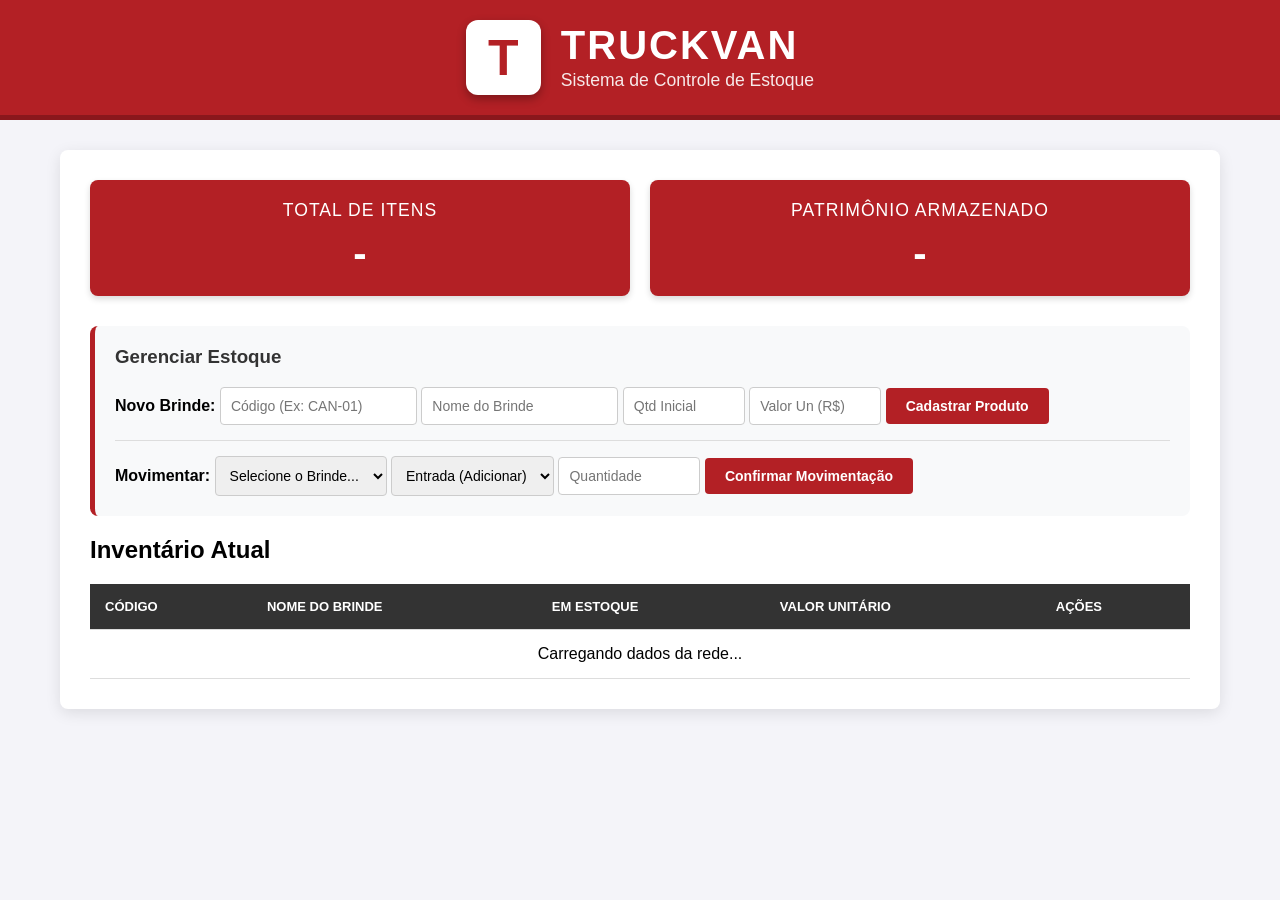
==== src/main/resources/static/index.html @ 130283bc "Rollback: Removendo segurança temporariamente" ====
<!DOCTYPE html>
<html lang="pt-BR">
<head>
    <meta charset="UTF-8">
    <meta name="viewport" content="width=device-width, initial-scale=1.0">
    <title>Truckvan - Controle de Estoque</title>

    <!-- Ícone que aparece na aba do navegador (Favicon) -->
    <link rel="icon" href="data:image/svg+xml,<svg xmlns='http://www.w3.org/2000/svg' viewBox='0 0 100 100'><rect width='100' height='100' rx='20' fill='%23b32025'/><text x='50' y='75' font-size='75' font-family='Arial' font-weight='bold' fill='white' text-anchor='middle'>T</text></svg>">

    <style>
        /* --- IDENTIDADE VISUAL TRUCKVAN --- */
        :root {
            --vermelho-truckvan: #b32025;
            --vermelho-escuro: #8a171c;
            --cinza-fundo: #f4f4f9;
        }

        body { font-family: 'Segoe UI', Tahoma, Geneva, Verdana, sans-serif; background-color: var(--cinza-fundo); margin: 0; }

        /* Cabeçalho Atualizado com a Logo T */
        .header {
            background-color: var(--vermelho-truckvan);
            color: white;
            padding: 20px;
            border-bottom: 5px solid var(--vermelho-escuro);
            display: flex;
            align-items: center;
            justify-content: center;
            gap: 20px;
        }
        .logo-t {
            background-color: white;
            color: var(--vermelho-truckvan);
            font-size: 50px;
            font-weight: 900;
            width: 75px;
            height: 75px;
            display: flex;
            align-items: center;
            justify-content: center;
            border-radius: 12px;
            box-shadow: 0 4px 10px rgba(0,0,0,0.3);
            font-family: 'Arial Black', sans-serif;
        }
        .header-text { text-align: left; }
        .header h1 { margin: 0; font-size: 2.5em; letter-spacing: 2px; font-weight: 900; line-height: 1; }
        .header p { margin: 5px 0 0 0; font-size: 1.1em; opacity: 0.9; }

        .container { max-width: 1100px; margin: 30px auto; background: white; padding: 30px; border-radius: 8px; box-shadow: 0 4px 15px rgba(0,0,0,0.1); }

        /* Cards Financeiros */
        .dashboard { display: flex; gap: 20px; margin-bottom: 30px; }
        .card { background: var(--vermelho-truckvan); color: white; padding: 20px; border-radius: 8px; flex: 1; text-align: center; box-shadow: 0 3px 6px rgba(0,0,0,0.15); }
        .card h3 { margin: 0; font-size: 1.1em; font-weight: normal; text-transform: uppercase; letter-spacing: 1px; }
        .card p { margin: 10px 0 0; font-size: 2.5em; font-weight: bold; }

        /* Painel de Ações */
        .painel-acoes { background: #f8f9fa; padding: 20px; border-radius: 8px; margin-bottom: 20px; border-left: 5px solid var(--vermelho-truckvan); }
        .painel-acoes h3 { margin-top: 0; color: #333; }
        .form-group { display: inline-block; margin-right: 15px; margin-bottom: 10px; }
        input, select { padding: 10px; border: 1px solid #ccc; border-radius: 4px; font-size: 14px; }
        button { background-color: var(--vermelho-truckvan); color: white; border: none; padding: 10px 20px; font-size: 14px; font-weight: bold; border-radius: 4px; cursor: pointer; transition: 0.3s; }
        button:hover { background-color: var(--vermelho-escuro); }
        .btn-remover { background-color: #dc3545; padding: 6px 12px; font-size: 12px; margin-left: 10px; }
        .btn-remover:hover { background-color: #a71d2a; }

        /* Tabela */
        table { width: 100%; border-collapse: collapse; margin-top: 10px; }
        th, td { padding: 15px; border-bottom: 1px solid #ddd; text-align: left; }
        th { background-color: #333; color: white; font-weight: 600; text-transform: uppercase; font-size: 13px; }
        tr:nth-child(even) { background-color: #f9f9f9; }
        tr:hover { background-color: #f1f1f1; }
        .estoque-baixo { color: #dc3545; font-weight: bold; }
    </style>
</head>
<body>

<div class="header">
    <div class="logo-t">T</div>
    <div class="header-text">
        <h1>TRUCKVAN</h1>
        <p>Sistema de Controle de Estoque</p>
    </div>
</div>

<div class="container">
    <!-- RELATÓRIO FINANCEIRO -->
    <div class="dashboard">
        <div class="card">
            <h3>Total de Itens</h3>
            <p id="total-brindes">-</p>
        </div>
        <div class="card">
            <h3>Patrimônio Armazenado</h3>
            <p id="valor-total">-</p>
        </div>
    </div>

    <!-- CADASTROS E MOVIMENTAÇÕES -->
    <div class="painel-acoes">
        <h3>Gerenciar Estoque</h3>

        <!-- Form Novo Item -->
        <div style="margin-bottom: 15px; padding-bottom: 15px; border-bottom: 1px solid #ddd;">
            <strong>Novo Brinde:</strong>
            <input type="text" id="novo-codigo" placeholder="Código (Ex: CAN-01)">
            <input type="text" id="novo-nome" placeholder="Nome do Brinde">
            <input type="number" id="novo-qtd" placeholder="Qtd Inicial" style="width: 100px;">
            <input type="number" id="novo-valor" placeholder="Valor Un (R$)" style="width: 110px;" step="0.01">
            <button onclick="cadastrarItem()">Cadastrar Produto</button>
        </div>

        <!-- Form Movimentação -->
        <div>
            <strong>Movimentar:</strong>
            <select id="mov-id-item">
                <option value="">Selecione o Brinde...</option>
            </select>
            <select id="mov-tipo">
                <option value="ENTRADA">Entrada (Adicionar)</option>
                <option value="SAIDA">Saída (Retirar)</option>
            </select>
            <input type="number" id="mov-qtd" placeholder="Quantidade" style="width: 120px;">
            <button onclick="registrarMovimentacao()">Confirmar Movimentação</button>
        </div>
    </div>

    <!-- TABELA DE ITENS -->
    <h2>Inventário Atual</h2>
    <table>
        <thead>
        <tr>
            <th>Código</th>
            <th>Nome do Brinde</th>
            <th>Em Estoque</th>
            <th>Valor Unitário</th>
            <th>Ações</th>
        </tr>
        </thead>
        <tbody id="tabela-itens">
        <tr><td colspan="5" style="text-align:center;">Carregando dados da rede...</td></tr>
        </tbody>
    </table>
</div>

<script>
    const API_URL = '';

    function carregarDados() {
        carregarRelatorio();
        carregarItens();
    }

    function carregarRelatorio() {
        fetch(`${API_URL}/itens/relatorio`)
            .then(res => res.json())
            .then(dados => {
                document.getElementById('total-brindes').innerText = dados.totalDeBrindesCadastrados;
                document.getElementById('valor-total').innerText = dados.valorTotalArmazenado;
            });
    }

    function carregarItens() {
        fetch(`${API_URL}/itens`)
            .then(res => res.json())
            .then(itens => {
                const corpoTabela = document.getElementById('tabela-itens');
                const selectMov = document.getElementById('mov-id-item');

                corpoTabela.innerHTML = '';
                selectMov.innerHTML = '<option value="">Selecione o Brinde...</option>';

                itens.forEach(item => {
                    let classeEstoque = item.quantidade < 20 ? 'estoque-baixo' : '';

                    corpoTabela.innerHTML += `
                            <tr>
                                <td><strong>${item.codigo}</strong></td>
                                <td>${item.nome}</td>
                                <td class="${classeEstoque}">${item.quantidade} un.</td>
                                <td>R$ ${item.valor.toFixed(2).replace('.', ',')}</td>
                                <td>
                                    <button class="btn-remover" onclick="removerItem(${item.id})">Remover</button>
                                </td>
                            </tr>
                        `;

                    selectMov.innerHTML += `<option value="${item.id}">${item.codigo} - ${item.nome} (Estoque: ${item.quantidade})</option>`;
                });
            });
    }

    function cadastrarItem() {
        const codigo = document.getElementById('novo-codigo').value;
        const nome = document.getElementById('novo-nome').value;
        const quantidade = document.getElementById('novo-qtd').value;
        const valor = document.getElementById('novo-valor').value;

        if(!codigo || !nome || !quantidade || !valor) {
            alert("Preencha todos os campos do novo brinde!"); return;
        }

        fetch(`${API_URL}/itens`, {
            method: 'POST',
            headers: { 'Content-Type': 'application/json' },
            body: JSON.stringify({ codigo, nome, quantidade, valor })
        }).then(res => {
            if(res.ok) {
                alert("Produto cadastrado com sucesso!");
                document.getElementById('novo-codigo').value = '';
                document.getElementById('novo-nome').value = '';
                document.getElementById('novo-qtd').value = '';
                document.getElementById('novo-valor').value = '';
                carregarDados();
            } else { alert("Erro ao cadastrar. Verifique se o código já existe."); }
        });
    }

    function registrarMovimentacao() {
        const idItem = document.getElementById('mov-id-item').value;
        const tipo = document.getElementById('mov-tipo').value;
        const quantidade = document.getElementById('mov-qtd').value;

        if(!idItem || !quantidade) {
            alert("Selecione um brinde e digite a quantidade!"); return;
        }

        fetch(`${API_URL}/movimentacoes`, {
            method: 'POST',
            headers: { 'Content-Type': 'application/json' },
            body: JSON.stringify({ item: { id: idItem }, tipo: tipo, quantidade: quantidade })
        }).then(async res => {
            if(res.ok) {
                alert("Movimentação registrada com sucesso!");
                document.getElementById('mov-qtd').value = '';
                carregarDados();
            } else {
                const msgErro = await res.text();
                alert("ERRO: " + msgErro);
            }
        });
    }

    function removerItem(id) {
        if(confirm("Tem certeza que deseja apagar este brinde do sistema?")) {
            fetch(`${API_URL}/itens/${id}`, { method: 'DELETE' })
                .then(res => {
                    if(res.ok) { carregarDados(); }
                    else { alert("Não é possível apagar um item que já possui movimentações no histórico."); }
                });
        }
    }

    carregarDados();
</script>
</body>
</html>
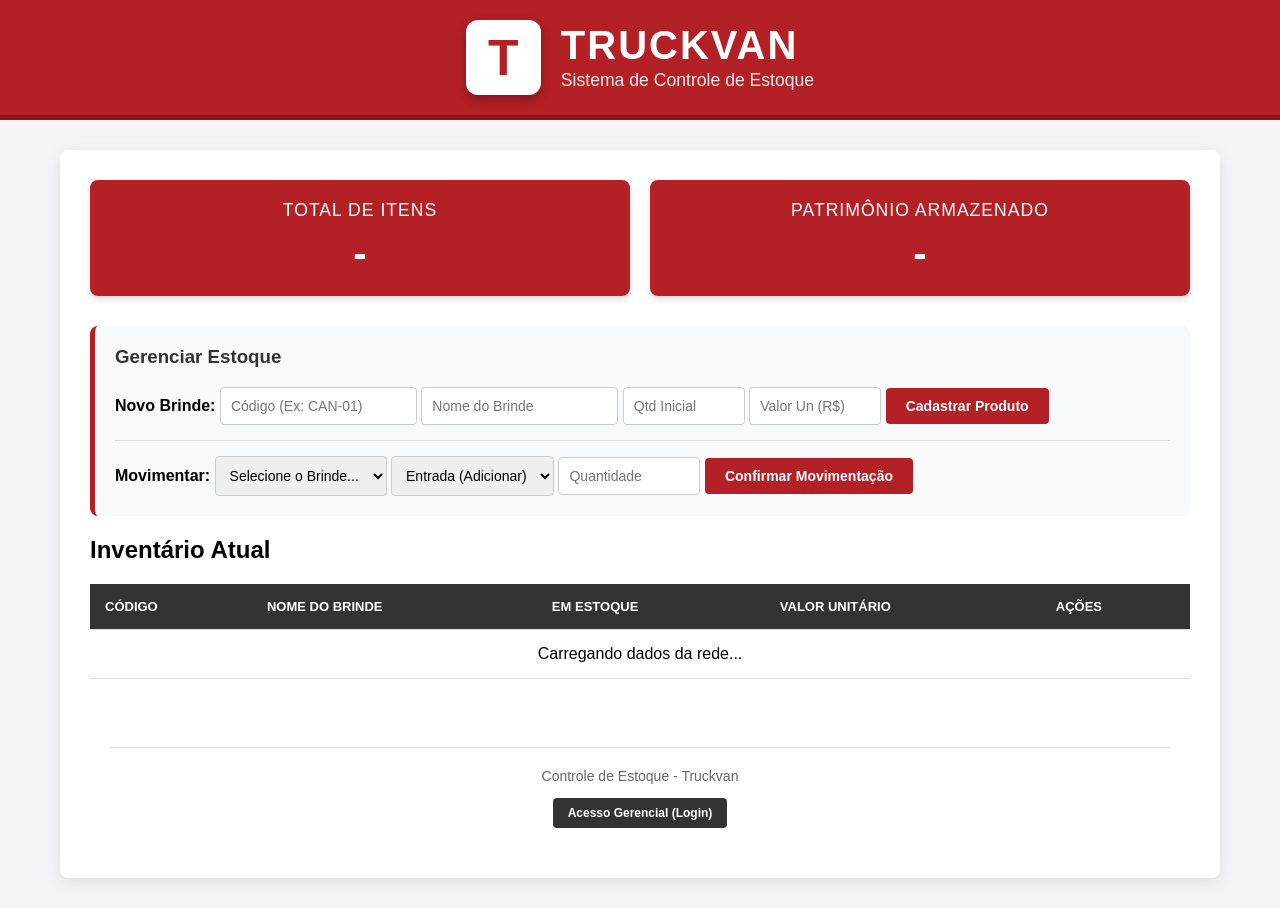
==== commit e910eb47: "Feat: Refatoracao da seguranca com JWT, tela de login isolada e criacao de UsuarioController" ====
--- a/src/main/resources/static/index.html
+++ b/src/main/resources/static/index.html
@@ -65,6 +65,7 @@
         .btn-remover { background-color: #dc3545; padding: 6px 12px; font-size: 12px; margin-left: 10px; }
         .btn-remover:hover { background-color: #a71d2a; }
 
+
         /* Tabela */
         table { width: 100%; border-collapse: collapse; margin-top: 10px; }
         th, td { padding: 15px; border-bottom: 1px solid #ddd; text-align: left; }
@@ -75,6 +76,7 @@
     </style>
 </head>
 <body>
+
 
 <div class="header">
     <div class="logo-t">T</div>
@@ -142,7 +144,16 @@
         <tr><td colspan="5" style="text-align:center;">Carregando dados da rede...</td></tr>
         </tbody>
     </table>
+    <!-- RODAPÉ DINÂMICO -->
+    <div style="text-align: center; margin-top: 40px; padding: 20px; color: #666;">
+        <hr style="border: 0; border-top: 1px solid #ddd; margin-bottom: 20px;">
+        <p style="font-size: 14px;">Controle de Estoque - Truckvan</p>
+        <div id="area-autenticacao">
+            <!-- O JavaScript vai injetar o botão de Login ou Logout aqui dentro -->
+        </div>
+    </div>
 </div>
+
 
 <script>
     const API_URL = '';
@@ -156,8 +167,9 @@
         fetch(`${API_URL}/itens/relatorio`)
             .then(res => res.json())
             .then(dados => {
-                document.getElementById('total-brindes').innerText = dados.totalDeBrindesCadastrados;
-                document.getElementById('valor-total').innerText = dados.valorTotalArmazenado;
+
+                document.getElementById("total-brindes").innerText = dados.totalDeBrindesCadastrados;
+                document.getElementById( "valor-total" ).innerText = dados.valorTotalArmazenado.toLocaleString('pt-BR', { style: 'currency', currency: 'BRL' });
             });
     }
 
@@ -175,16 +187,19 @@
                     let classeEstoque = item.quantidade < 20 ? 'estoque-baixo' : '';
 
                     corpoTabela.innerHTML += `
-                            <tr>
-                                <td><strong>${item.codigo}</strong></td>
-                                <td>${item.nome}</td>
-                                <td class="${classeEstoque}">${item.quantidade} un.</td>
-                                <td>R$ ${item.valor.toFixed(2).replace('.', ',')}</td>
-                                <td>
-                                    <button class="btn-remover" onclick="removerItem(${item.id})">Remover</button>
-                                </td>
-                            </tr>
-                        `;
+    <tr>
+        <td><strong>${item.codigo}</strong></td>
+        <td>${item.nome}</td>
+        <td class="${classeEstoque}">${item.quantidade} un.</td>
+        <td>${item.valor.toLocaleString('pt-BR', { style: 'currency', currency: 'BRL' })}</td>
+        <td>
+            <button onclick="editarValor(${item.id}, ${item.valor})" style="background-color: #f0ad4e; color: white; border: none; padding: 5px 10px; cursor: pointer; border-radius: 4px; margin-right: 5px;">Editar</button>
+            <button onclick="removerItem(${item.id})" style="background-color: #d9534f; color: white; border: none; padding: 5px 10px; cursor: pointer; border-radius: 4px;">Remover</button>
+        </td>
+             </tr>
+
+
+            </tr>  `;
 
                     selectMov.innerHTML += `<option value="${item.id}">${item.codigo} - ${item.nome} (Estoque: ${item.quantidade})</option>`;
                 });
@@ -201,9 +216,16 @@
             alert("Preencha todos os campos do novo brinde!"); return;
         }
 
+        // Pega o crachá do bolso
+        const token = localStorage.getItem('meu_token_jwt');
+
         fetch(`${API_URL}/itens`, {
             method: 'POST',
-            headers: { 'Content-Type': 'application/json' },
+            headers: {
+                'Content-Type': 'application/json',
+                // Mostra o crachá!
+                'Authorization': 'Bearer ' + token
+            },
             body: JSON.stringify({ codigo, nome, quantidade, valor })
         }).then(res => {
             if(res.ok) {
@@ -213,7 +235,11 @@
                 document.getElementById('novo-qtd').value = '';
                 document.getElementById('novo-valor').value = '';
                 carregarDados();
-            } else { alert("Erro ao cadastrar. Verifique se o código já existe."); }
+            } else if (res.status === 403) {
+                alert("ACESSO NEGADO! Você precisa fazer Login primeiro.");
+            } else {
+                alert("Erro ao cadastrar. Verifique se o código já existe.");
+            }
         });
     }
 
@@ -226,15 +252,24 @@
             alert("Selecione um brinde e digite a quantidade!"); return;
         }
 
+        // Pega o crachá do bolso
+        const token = localStorage.getItem('meu_token_jwt');
+
         fetch(`${API_URL}/movimentacoes`, {
             method: 'POST',
-            headers: { 'Content-Type': 'application/json' },
+            headers: {
+                'Content-Type': 'application/json',
+                // Mostra o crachá!
+                'Authorization': 'Bearer ' + token
+            },
             body: JSON.stringify({ item: { id: idItem }, tipo: tipo, quantidade: quantidade })
         }).then(async res => {
             if(res.ok) {
                 alert("Movimentação registrada com sucesso!");
                 document.getElementById('mov-qtd').value = '';
                 carregarDados();
+            } else if (res.status === 403) {
+                alert("ACESSO NEGADO! Você precisa fazer Login primeiro.");
             } else {
                 const msgErro = await res.text();
                 alert("ERRO: " + msgErro);
@@ -244,15 +279,81 @@
 
     function removerItem(id) {
         if(confirm("Tem certeza que deseja apagar este brinde do sistema?")) {
-            fetch(`${API_URL}/itens/${id}`, { method: 'DELETE' })
+            // Pega o crachá do bolso
+            const token = localStorage.getItem('meu_token_jwt');
+
+            fetch(`${API_URL}/itens/${id}`, {
+                method: 'DELETE',
+                headers: {
+                    // Mostra o crachá!
+                    'Authorization': 'Bearer ' + token
+                }
+            })
                 .then(res => {
-                    if(res.ok) { carregarDados(); }
-                    else { alert("Não é possível apagar um item que já possui movimentações no histórico."); }
+                    if(res.ok) {
+                        carregarDados();
+                    } else if (res.status === 403) {
+                        alert("ACESSO NEGADO! Você precisa fazer Login primeiro.");
+                    } else {
+                        alert("Não é possível apagar um item que já possui movimentações no histórico.");
+                    }
                 });
         }
     }
 
+
+    function editarValor(id, valorAtual) {
+        let novoValorStr = prompt("Digite o novo valor unitário (ex: 25.50):", valorAtual);
+
+        if (novoValorStr !== null && novoValorStr.trim() !== "") {
+            let novoValor = parseFloat(novoValorStr.replace(',', '.'));
+
+            // Pega o crachá do bolso
+            const token = localStorage.getItem('meu_token_jwt');
+
+            fetch(`/itens/${id}`, {
+                method: 'PUT',
+                headers: {
+                    'Content-Type': 'application/json',
+                    // Mostra o crachá!
+                    'Authorization': 'Bearer ' + token
+                },
+                body: JSON.stringify({ valor: novoValor })
+            }).then(response => {
+                if (response.ok) {
+                    alert("Valor atualizado com sucesso!");
+                    carregarItens();
+                } else if (response.status === 403) {
+                    alert("ACESSO NEGADO! Você precisa fazer Login primeiro.");
+                } else {
+                    alert("Erro ao atualizar o valor.");
+                }
+            });
+        }
+    }
     carregarDados();
+    // --- FUNÇÕES DE RODAPÉ E LOGOUT ---
+    function atualizarRodape() {
+        const token = localStorage.getItem('meu_token_jwt');
+        const area = document.getElementById('area-autenticacao');
+
+        if (token) {
+            // Se tem token, mostra o botão de SAIR
+            area.innerHTML = '<button onclick="fazerLogout()" style="background-color: #6c757d; color: white; border: none; padding: 8px 15px; border-radius: 4px; cursor: pointer; font-size: 12px;">Desconectar (Sair)</button>';
+        } else {
+            // Se NÃO tem token, mostra o botão de IR PARA O LOGIN
+            area.innerHTML = '<button onclick="window.location.href=\'/login.html\'" style="background-color: #333; color: white; border: none; padding: 8px 15px; border-radius: 4px; cursor: pointer; font-size: 12px;">Acesso Gerencial (Login)</button>';
+        }
+    }
+
+    function fazerLogout() {
+        localStorage.removeItem('meu_token_jwt');
+        location.reload(); // Recarrega a página para atualizar o botão
+    }
+
+    // Chama a função toda vez que a página carrega
+    atualizarRodape();
+
 </script>
 </body>
 </html>
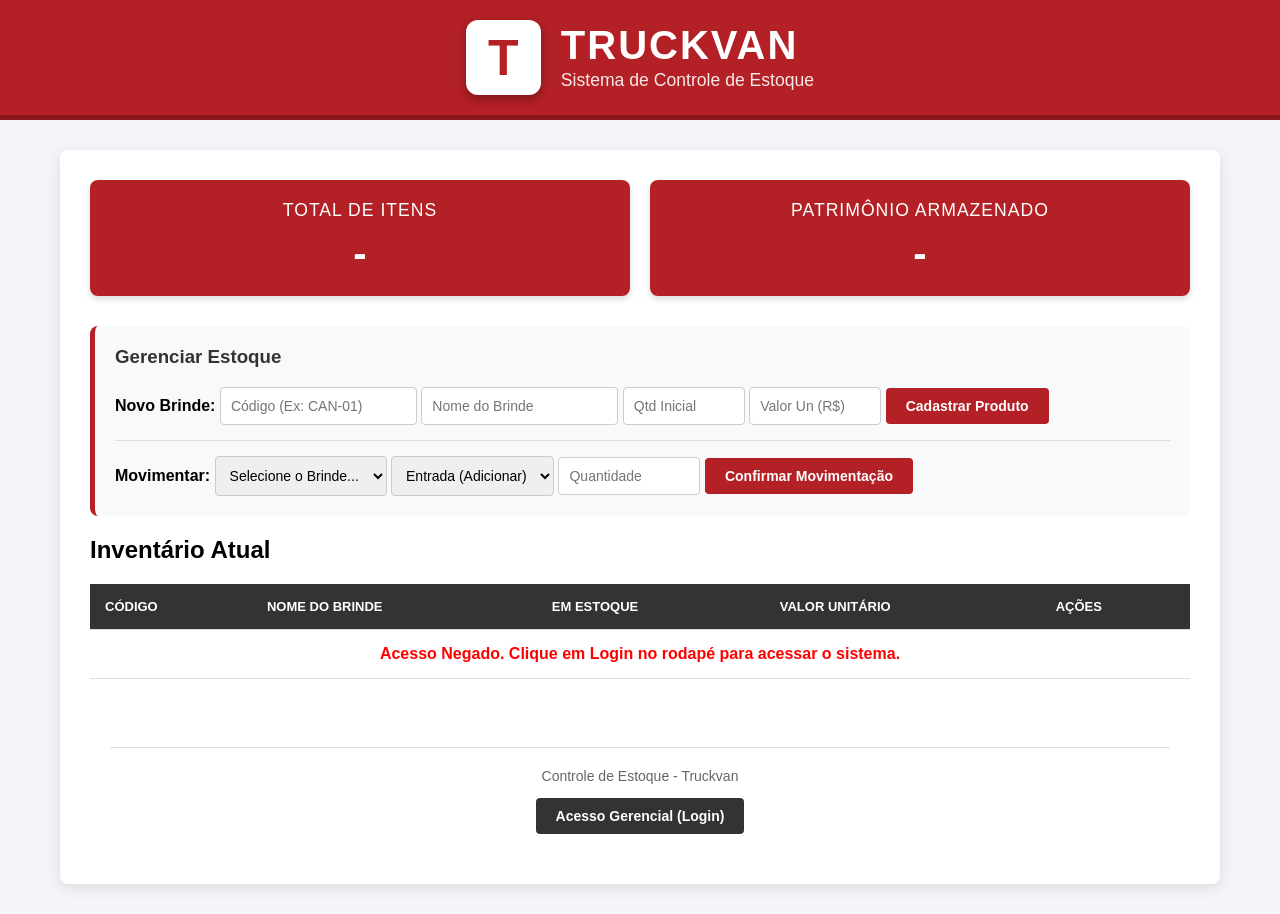
==== commit 446c6613: "Fix: Criptografia JWT, proteção de rotas e ocultação de credenciais via variáveis de ambiente" ====
--- a/src/main/resources/static/index.html
+++ b/src/main/resources/static/index.html
@@ -5,68 +5,30 @@
     <meta name="viewport" content="width=device-width, initial-scale=1.0">
     <title>Truckvan - Controle de Estoque</title>
 
-    <!-- Ícone que aparece na aba do navegador (Favicon) -->
     <link rel="icon" href="data:image/svg+xml,<svg xmlns='http://www.w3.org/2000/svg' viewBox='0 0 100 100'><rect width='100' height='100' rx='20' fill='%23b32025'/><text x='50' y='75' font-size='75' font-family='Arial' font-weight='bold' fill='white' text-anchor='middle'>T</text></svg>">
 
     <style>
-        /* --- IDENTIDADE VISUAL TRUCKVAN --- */
         :root {
             --vermelho-truckvan: #b32025;
             --vermelho-escuro: #8a171c;
             --cinza-fundo: #f4f4f9;
         }
-
         body { font-family: 'Segoe UI', Tahoma, Geneva, Verdana, sans-serif; background-color: var(--cinza-fundo); margin: 0; }
-
-        /* Cabeçalho Atualizado com a Logo T */
-        .header {
-            background-color: var(--vermelho-truckvan);
-            color: white;
-            padding: 20px;
-            border-bottom: 5px solid var(--vermelho-escuro);
-            display: flex;
-            align-items: center;
-            justify-content: center;
-            gap: 20px;
-        }
-        .logo-t {
-            background-color: white;
-            color: var(--vermelho-truckvan);
-            font-size: 50px;
-            font-weight: 900;
-            width: 75px;
-            height: 75px;
-            display: flex;
-            align-items: center;
-            justify-content: center;
-            border-radius: 12px;
-            box-shadow: 0 4px 10px rgba(0,0,0,0.3);
-            font-family: 'Arial Black', sans-serif;
-        }
+        .header { background-color: var(--vermelho-truckvan); color: white; padding: 20px; border-bottom: 5px solid var(--vermelho-escuro); display: flex; align-items: center; justify-content: center; gap: 20px; }
+        .logo-t { background-color: white; color: var(--vermelho-truckvan); font-size: 50px; font-weight: 900; width: 75px; height: 75px; display: flex; align-items: center; justify-content: center; border-radius: 12px; box-shadow: 0 4px 10px rgba(0,0,0,0.3); font-family: 'Arial Black', sans-serif; }
         .header-text { text-align: left; }
         .header h1 { margin: 0; font-size: 2.5em; letter-spacing: 2px; font-weight: 900; line-height: 1; }
         .header p { margin: 5px 0 0 0; font-size: 1.1em; opacity: 0.9; }
-
         .container { max-width: 1100px; margin: 30px auto; background: white; padding: 30px; border-radius: 8px; box-shadow: 0 4px 15px rgba(0,0,0,0.1); }
-
-        /* Cards Financeiros */
         .dashboard { display: flex; gap: 20px; margin-bottom: 30px; }
         .card { background: var(--vermelho-truckvan); color: white; padding: 20px; border-radius: 8px; flex: 1; text-align: center; box-shadow: 0 3px 6px rgba(0,0,0,0.15); }
         .card h3 { margin: 0; font-size: 1.1em; font-weight: normal; text-transform: uppercase; letter-spacing: 1px; }
         .card p { margin: 10px 0 0; font-size: 2.5em; font-weight: bold; }
-
-        /* Painel de Ações */
         .painel-acoes { background: #f8f9fa; padding: 20px; border-radius: 8px; margin-bottom: 20px; border-left: 5px solid var(--vermelho-truckvan); }
         .painel-acoes h3 { margin-top: 0; color: #333; }
-        .form-group { display: inline-block; margin-right: 15px; margin-bottom: 10px; }
         input, select { padding: 10px; border: 1px solid #ccc; border-radius: 4px; font-size: 14px; }
         button { background-color: var(--vermelho-truckvan); color: white; border: none; padding: 10px 20px; font-size: 14px; font-weight: bold; border-radius: 4px; cursor: pointer; transition: 0.3s; }
         button:hover { background-color: var(--vermelho-escuro); }
-        .btn-remover { background-color: #dc3545; padding: 6px 12px; font-size: 12px; margin-left: 10px; }
-        .btn-remover:hover { background-color: #a71d2a; }
-
-
-        /* Tabela */
         table { width: 100%; border-collapse: collapse; margin-top: 10px; }
         th, td { padding: 15px; border-bottom: 1px solid #ddd; text-align: left; }
         th { background-color: #333; color: white; font-weight: 600; text-transform: uppercase; font-size: 13px; }
@@ -77,7 +39,6 @@
 </head>
 <body>
 
-
 <div class="header">
     <div class="logo-t">T</div>
     <div class="header-text">
@@ -87,7 +48,6 @@
 </div>
 
 <div class="container">
-    <!-- RELATÓRIO FINANCEIRO -->
     <div class="dashboard">
         <div class="card">
             <h3>Total de Itens</h3>
@@ -99,11 +59,8 @@
         </div>
     </div>
 
-    <!-- CADASTROS E MOVIMENTAÇÕES -->
     <div class="painel-acoes">
         <h3>Gerenciar Estoque</h3>
-
-        <!-- Form Novo Item -->
         <div style="margin-bottom: 15px; padding-bottom: 15px; border-bottom: 1px solid #ddd;">
             <strong>Novo Brinde:</strong>
             <input type="text" id="novo-codigo" placeholder="Código (Ex: CAN-01)">
@@ -112,8 +69,6 @@
             <input type="number" id="novo-valor" placeholder="Valor Un (R$)" style="width: 110px;" step="0.01">
             <button onclick="cadastrarItem()">Cadastrar Produto</button>
         </div>
-
-        <!-- Form Movimentação -->
         <div>
             <strong>Movimentar:</strong>
             <select id="mov-id-item">
@@ -128,7 +83,6 @@
         </div>
     </div>
 
-    <!-- TABELA DE ITENS -->
     <h2>Inventário Atual</h2>
     <table>
         <thead>
@@ -141,69 +95,85 @@
         </tr>
         </thead>
         <tbody id="tabela-itens">
-        <tr><td colspan="5" style="text-align:center;">Carregando dados da rede...</td></tr>
+        <tr><td colspan="5" style="text-align:center;">Verificando credenciais...</td></tr>
         </tbody>
     </table>
-    <!-- RODAPÉ DINÂMICO -->
+
     <div style="text-align: center; margin-top: 40px; padding: 20px; color: #666;">
         <hr style="border: 0; border-top: 1px solid #ddd; margin-bottom: 20px;">
         <p style="font-size: 14px;">Controle de Estoque - Truckvan</p>
-        <div id="area-autenticacao">
-            <!-- O JavaScript vai injetar o botão de Login ou Logout aqui dentro -->
-        </div>
+        <div id="area-autenticacao"></div>
     </div>
 </div>
 
-
 <script>
-    const API_URL = '';
+    // Recupera o token de forma segura
+    function obterToken() {
+        return localStorage.getItem('token') || localStorage.getItem('meu_token_jwt');
+    }
 
     function carregarDados() {
-        carregarRelatorio();
-        carregarItens();
-    }
-
-    function carregarRelatorio() {
-        fetch(`${API_URL}/itens/relatorio`)
-            .then(res => res.json())
-            .then(dados => {
-
-                document.getElementById("total-brindes").innerText = dados.totalDeBrindesCadastrados;
-                document.getElementById( "valor-total" ).innerText = dados.valorTotalArmazenado.toLocaleString('pt-BR', { style: 'currency', currency: 'BRL' });
+        const token = obterToken();
+        const corpoTabela = document.getElementById('tabela-itens');
+
+        if (!token) {
+            corpoTabela.innerHTML = '<tr><td colspan="5" style="text-align:center; color:red; font-weight:bold;">Acesso Negado. Clique em Login no rodapé para acessar o sistema.</td></tr>';
+            return;
+        }
+
+        // Carrega Relatório
+        fetch('/itens/relatorio', {
+            method: 'GET',
+            headers: { 'Authorization': 'Bearer ' + token }
+        }).then(res => {
+            if (!res.ok) throw new Error();
+            return res.json();
+        }).then(dados => {
+            document.getElementById("total-brindes").innerText = dados.totalDeBrindesCadastrados;
+            document.getElementById("valor-total").innerText = dados.valorTotalArmazenado.toLocaleString('pt-BR', { style: 'currency', currency: 'BRL' });
+        }).catch(err => {
+            document.getElementById("total-brindes").innerText = "ERRO";
+            document.getElementById("valor-total").innerText = "ERRO";
+        });
+
+        // Carrega Tabela
+        fetch('/itens', {
+            method: 'GET',
+            headers: { 'Authorization': 'Bearer ' + token }
+        }).then(res => {
+            if (!res.ok) throw new Error();
+            return res.json();
+        }).then(itens => {
+            const selectMov = document.getElementById('mov-id-item');
+            corpoTabela.innerHTML = '';
+            selectMov.innerHTML = '<option value="">Selecione o Brinde...</option>';
+
+            if(itens.length === 0) {
+                corpoTabela.innerHTML = '<tr><td colspan="5" style="text-align:center;">Nenhum brinde cadastrado.</td></tr>';
+                return;
+            }
+
+            itens.forEach(item => {
+                let classeEstoque = item.quantidade < 20 ? 'estoque-baixo' : '';
+                corpoTabela.innerHTML += `
+                <tr>
+                    <td><strong>${item.codigo}</strong></td>
+                    <td>${item.nome}</td>
+                    <td class="${classeEstoque}">${item.quantidade} un.</td>
+                    <td>${item.valor.toLocaleString('pt-BR', { style: 'currency', currency: 'BRL' })}</td>
+                    <td>
+                        <button onclick="editarValor(${item.id}, ${item.valor})" style="background-color: #f0ad4e; color: white; border: none; padding: 5px 10px; cursor: pointer; border-radius: 4px; margin-right: 5px;">Editar</button>
+                        <button onclick="removerItem(${item.id})" style="background-color: #d9534f; color: white; border: none; padding: 5px 10px; cursor: pointer; border-radius: 4px;">Remover</button>
+                    </td>
+                </tr>`;
+                selectMov.innerHTML += `<option value="${item.id}">${item.codigo} - ${item.nome} (Estoque: ${item.quantidade})</option>`;
             });
-    }
-
-    function carregarItens() {
-        fetch(`${API_URL}/itens`)
-            .then(res => res.json())
-            .then(itens => {
-                const corpoTabela = document.getElementById('tabela-itens');
-                const selectMov = document.getElementById('mov-id-item');
-
-                corpoTabela.innerHTML = '';
-                selectMov.innerHTML = '<option value="">Selecione o Brinde...</option>';
-
-                itens.forEach(item => {
-                    let classeEstoque = item.quantidade < 20 ? 'estoque-baixo' : '';
-
-                    corpoTabela.innerHTML += `
-    <tr>
-        <td><strong>${item.codigo}</strong></td>
-        <td>${item.nome}</td>
-        <td class="${classeEstoque}">${item.quantidade} un.</td>
-        <td>${item.valor.toLocaleString('pt-BR', { style: 'currency', currency: 'BRL' })}</td>
-        <td>
-            <button onclick="editarValor(${item.id}, ${item.valor})" style="background-color: #f0ad4e; color: white; border: none; padding: 5px 10px; cursor: pointer; border-radius: 4px; margin-right: 5px;">Editar</button>
-            <button onclick="removerItem(${item.id})" style="background-color: #d9534f; color: white; border: none; padding: 5px 10px; cursor: pointer; border-radius: 4px;">Remover</button>
-        </td>
-             </tr>
-
-
-            </tr>  `;
-
-                    selectMov.innerHTML += `<option value="${item.id}">${item.codigo} - ${item.nome} (Estoque: ${item.quantidade})</option>`;
-                });
-            });
+        }).catch(err => {
+            corpoTabela.innerHTML = '<tr><td colspan="5" style="text-align:center; color:red; font-weight:bold;">Sessão expirada. Faça login novamente.</td></tr>';
+            localStorage.removeItem('token');
+            localStorage.removeItem('meu_token_jwt');
+            atualizarRodape();
+        });
     }
 
     function cadastrarItem() {
@@ -213,32 +183,22 @@
         const valor = document.getElementById('novo-valor').value;
 
         if(!codigo || !nome || !quantidade || !valor) {
-            alert("Preencha todos os campos do novo brinde!"); return;
-        }
-
-        // Pega o crachá do bolso
-        const token = localStorage.getItem('meu_token_jwt');
-
-        fetch(`${API_URL}/itens`, {
+            alert("Preencha todos os campos!"); return;
+        }
+
+        fetch('/itens', {
             method: 'POST',
             headers: {
                 'Content-Type': 'application/json',
-                // Mostra o crachá!
-                'Authorization': 'Bearer ' + token
+                'Authorization': 'Bearer ' + obterToken()
             },
             body: JSON.stringify({ codigo, nome, quantidade, valor })
         }).then(res => {
             if(res.ok) {
                 alert("Produto cadastrado com sucesso!");
-                document.getElementById('novo-codigo').value = '';
-                document.getElementById('novo-nome').value = '';
-                document.getElementById('novo-qtd').value = '';
-                document.getElementById('novo-valor').value = '';
                 carregarDados();
-            } else if (res.status === 403) {
-                alert("ACESSO NEGADO! Você precisa fazer Login primeiro.");
             } else {
-                alert("Erro ao cadastrar. Verifique se o código já existe.");
+                alert("Erro ao cadastrar ou Sessão Expirada.");
             }
         });
     }
@@ -249,111 +209,76 @@
         const quantidade = document.getElementById('mov-qtd').value;
 
         if(!idItem || !quantidade) {
-            alert("Selecione um brinde e digite a quantidade!"); return;
-        }
-
-        // Pega o crachá do bolso
-        const token = localStorage.getItem('meu_token_jwt');
-
-        fetch(`${API_URL}/movimentacoes`, {
+            alert("Preencha todos os campos!"); return;
+        }
+
+        fetch('/movimentacoes', {
             method: 'POST',
             headers: {
                 'Content-Type': 'application/json',
-                // Mostra o crachá!
-                'Authorization': 'Bearer ' + token
+                'Authorization': 'Bearer ' + obterToken()
             },
             body: JSON.stringify({ item: { id: idItem }, tipo: tipo, quantidade: quantidade })
-        }).then(async res => {
+        }).then(res => {
             if(res.ok) {
                 alert("Movimentação registrada com sucesso!");
-                document.getElementById('mov-qtd').value = '';
                 carregarDados();
-            } else if (res.status === 403) {
-                alert("ACESSO NEGADO! Você precisa fazer Login primeiro.");
             } else {
-                const msgErro = await res.text();
-                alert("ERRO: " + msgErro);
+                alert("Erro ao movimentar ou Sessão Expirada.");
             }
         });
     }
 
     function removerItem(id) {
-        if(confirm("Tem certeza que deseja apagar este brinde do sistema?")) {
-            // Pega o crachá do bolso
-            const token = localStorage.getItem('meu_token_jwt');
-
-            fetch(`${API_URL}/itens/${id}`, {
+        if(confirm("Tem certeza que deseja apagar este brinde?")) {
+            fetch(`/itens/${id}`, {
                 method: 'DELETE',
-                headers: {
-                    // Mostra o crachá!
-                    'Authorization': 'Bearer ' + token
-                }
-            })
-                .then(res => {
-                    if(res.ok) {
-                        carregarDados();
-                    } else if (res.status === 403) {
-                        alert("ACESSO NEGADO! Você precisa fazer Login primeiro.");
-                    } else {
-                        alert("Não é possível apagar um item que já possui movimentações no histórico.");
-                    }
-                });
-        }
-    }
-
+                headers: { 'Authorization': 'Bearer ' + obterToken() }
+            }).then(res => {
+                if(res.ok) carregarDados();
+                else alert("Não é possível apagar itens com movimentações.");
+            });
+        }
+    }
 
     function editarValor(id, valorAtual) {
-        let novoValorStr = prompt("Digite o novo valor unitário (ex: 25.50):", valorAtual);
-
+        let novoValorStr = prompt("Digite o novo valor (ex: 25.50):", valorAtual);
         if (novoValorStr !== null && novoValorStr.trim() !== "") {
             let novoValor = parseFloat(novoValorStr.replace(',', '.'));
-
-            // Pega o crachá do bolso
-            const token = localStorage.getItem('meu_token_jwt');
-
             fetch(`/itens/${id}`, {
                 method: 'PUT',
                 headers: {
                     'Content-Type': 'application/json',
-                    // Mostra o crachá!
-                    'Authorization': 'Bearer ' + token
+                    'Authorization': 'Bearer ' + obterToken()
                 },
                 body: JSON.stringify({ valor: novoValor })
-            }).then(response => {
-                if (response.ok) {
-                    alert("Valor atualizado com sucesso!");
-                    carregarItens();
-                } else if (response.status === 403) {
-                    alert("ACESSO NEGADO! Você precisa fazer Login primeiro.");
-                } else {
-                    alert("Erro ao atualizar o valor.");
-                }
+            }).then(res => {
+                if(res.ok) carregarDados();
+                else alert("Erro ao atualizar valor.");
             });
         }
     }
-    carregarDados();
-    // --- FUNÇÕES DE RODAPÉ E LOGOUT ---
+
     function atualizarRodape() {
-        const token = localStorage.getItem('meu_token_jwt');
         const area = document.getElementById('area-autenticacao');
-
-        if (token) {
-            // Se tem token, mostra o botão de SAIR
-            area.innerHTML = '<button onclick="fazerLogout()" style="background-color: #6c757d; color: white; border: none; padding: 8px 15px; border-radius: 4px; cursor: pointer; font-size: 12px;">Desconectar (Sair)</button>';
+        if (obterToken()) {
+            area.innerHTML = '<button onclick="fazerLogout()" style="background-color: #6c757d; color: white; border: none; padding: 10px 20px; border-radius: 4px; cursor: pointer; font-size: 14px; font-weight:bold;">Desconectar (Sair)</button>';
         } else {
-            // Se NÃO tem token, mostra o botão de IR PARA O LOGIN
-            area.innerHTML = '<button onclick="window.location.href=\'/login.html\'" style="background-color: #333; color: white; border: none; padding: 8px 15px; border-radius: 4px; cursor: pointer; font-size: 12px;">Acesso Gerencial (Login)</button>';
+            area.innerHTML = '<button onclick="window.location.href=\'/login.html\'" style="background-color: #333; color: white; border: none; padding: 10px 20px; border-radius: 4px; cursor: pointer; font-size: 14px; font-weight:bold;">Acesso Gerencial (Login)</button>';
         }
     }
 
     function fazerLogout() {
+        localStorage.removeItem('token');
         localStorage.removeItem('meu_token_jwt');
-        location.reload(); // Recarrega a página para atualizar o botão
-    }
-
-    // Chama a função toda vez que a página carrega
-    atualizarRodape();
-
+        window.location.href = '/login.html';
+    }
+
+    // Inicialização da tela
+    window.onload = () => {
+        atualizarRodape();
+        carregarDados();
+    };
 </script>
 </body>
 </html>
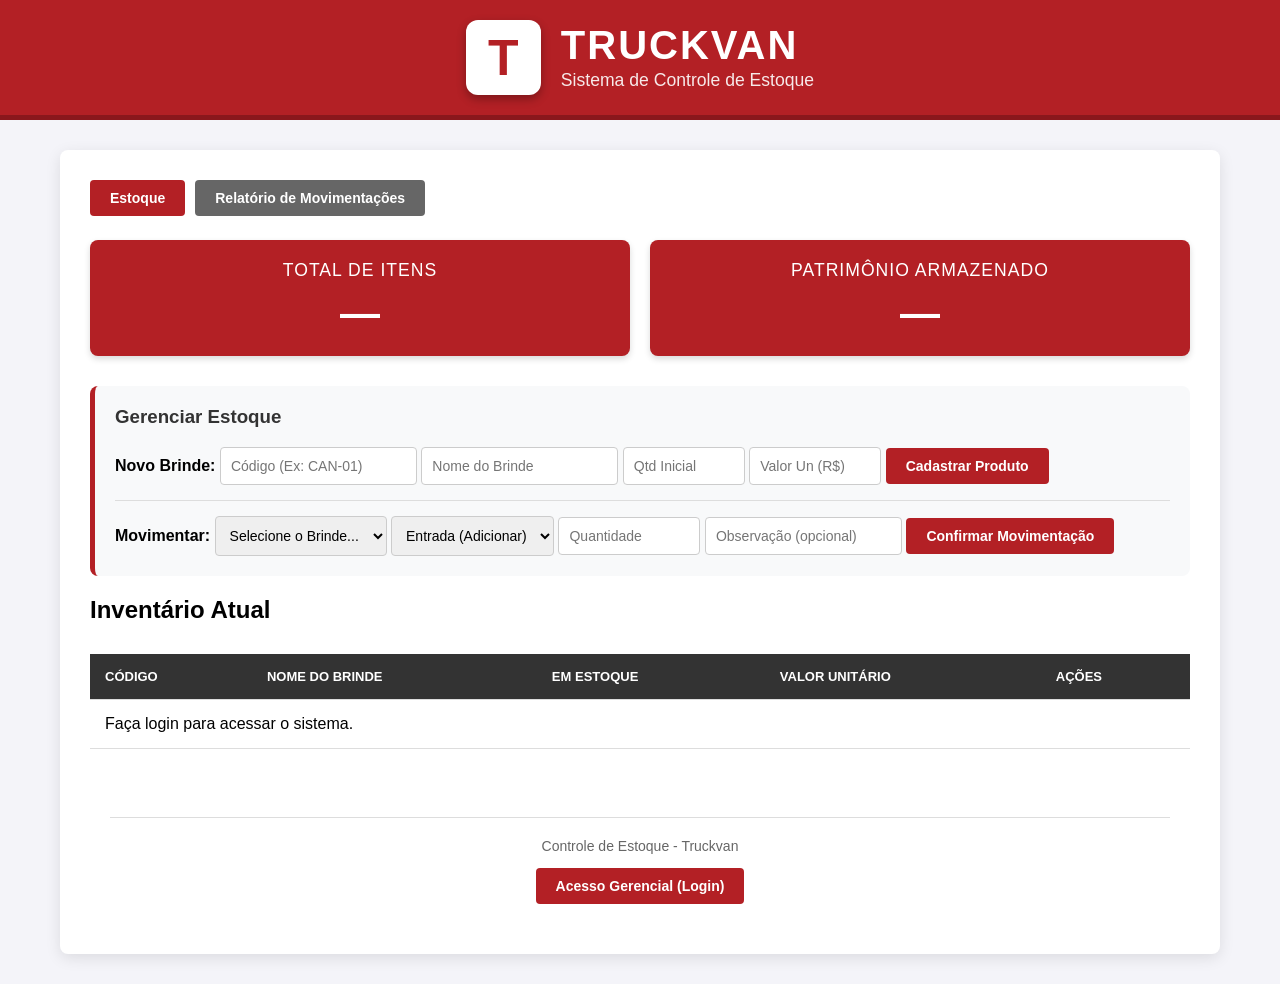
==== commit 415d41ad: "feat: atualiza sistema de estoque de brindes" ====
--- a/src/main/resources/static/index.html
+++ b/src/main/resources/static/index.html
@@ -35,6 +35,24 @@
         tr:nth-child(even) { background-color: #f9f9f9; }
         tr:hover { background-color: #f1f1f1; }
         .estoque-baixo { color: #dc3545; font-weight: bold; }
+        .abas { display:flex; gap:10px; flex-wrap:wrap; margin-bottom:24px; }
+        .abas button[aria-pressed="false"] { background:#666; }
+        .filtros { display:flex; flex-wrap:wrap; gap:12px; align-items:end; }
+        .filtros label { display:flex; flex-direction:column; gap:6px; font-size:14px; }
+        .tabela-responsiva { overflow-x:auto; }
+        .tipo-entrada { color:#176b39; font-weight:bold; }
+        .tipo-saida { color:#b32025; font-weight:bold; }
+        .paginacao { display:flex; gap:12px; align-items:center; flex-wrap:wrap; margin-top:15px; }
+        button:disabled { opacity:.5; cursor:not-allowed; }
+        .erro { color:#b32025; }
+        [hidden] { display:none !important; }
+        @media(max-width:700px) {
+            .container { margin:12px; padding:15px; }
+            .dashboard { flex-direction:column; }
+            .header h1 { font-size:1.7em; }
+            .painel-acoes input, .painel-acoes select { max-width:100%; box-sizing:border-box; margin:4px 0; }
+            .filtros label, .filtros input, .filtros select { width:100%; box-sizing:border-box; }
+        }
     </style>
 </head>
 <body>
@@ -48,6 +66,11 @@
 </div>
 
 <div class="container">
+    <nav class="abas" aria-label="Seções do sistema">
+        <button id="aba-estoque" aria-pressed="true" onclick="abrirAba('estoque')">Estoque</button>
+        <button id="aba-relatorio" aria-pressed="false" onclick="abrirAba('relatorio')">Relatório de Movimentações</button>
+    </nav>
+    <section id="painel-estoque" aria-label="Estoque">
     <div class="dashboard">
         <div class="card">
             <h3>Total de Itens</h3>
@@ -79,12 +102,13 @@
                 <option value="SAIDA">Saída (Retirar)</option>
             </select>
             <input type="number" id="mov-qtd" placeholder="Quantidade" style="width: 120px;">
+            <input type="text" id="mov-observacao" maxlength="500" placeholder="Observação (opcional)" aria-label="Observação da movimentação">
             <button onclick="registrarMovimentacao()">Confirmar Movimentação</button>
         </div>
     </div>
 
     <h2>Inventário Atual</h2>
-    <table>
+    <div class="tabela-responsiva"><table>
         <thead>
         <tr>
             <th>Código</th>
@@ -97,7 +121,37 @@
         <tbody id="tabela-itens">
         <tr><td colspan="5" style="text-align:center;">Verificando credenciais...</td></tr>
         </tbody>
-    </table>
+    </table></div>
+    </section>
+
+    <section id="painel-relatorio" aria-labelledby="titulo-relatorio" hidden>
+        <h2 id="titulo-relatorio">Relatório de Movimentações</h2>
+        <p>Novos registros usam o horário de Brasília. O responsável é identificado pelo login.</p>
+        <form id="form-filtros" class="painel-acoes filtros">
+            <label>Data inicial<input type="date" id="filtro-inicio"></label>
+            <label>Data final<input type="date" id="filtro-fim"></label>
+            <label>Responsável<select id="filtro-responsavel"><option value="">Todos</option></select></label>
+            <label>Tipo<select id="filtro-tipo"><option value="">Todos</option><option value="ENTRADA">ENTRADA</option><option value="SAIDA">SAÍDA</option></select></label>
+            <label>Produto/item<select id="filtro-item"><option value="">Todos</option></select></label>
+            <button type="submit">Filtrar</button>
+            <button type="button" onclick="limparFiltros()">Limpar filtros</button>
+        </form>
+        <p id="status-relatorio" role="status" aria-live="polite"></p>
+        <p style="font-size:13px; color:#666;">Role a tabela para o lado para consultar todas as colunas.</p>
+        <div class="tabela-responsiva">
+            <table aria-label="Movimentações de estoque">
+                <thead><tr><th>ID</th><th>Data</th><th>Hora</th><th>Tipo</th><th>Produto/item</th><th>Quantidade</th><th>Responsável / login</th><th>Observação</th><th>Estoque anterior</th><th>Estoque posterior</th></tr></thead>
+                <tbody id="tabela-movimentacoes"></tbody>
+            </table>
+        </div>
+        <div class="paginacao">
+            <button id="pagina-anterior" onclick="consultarRelatorio(paginaRelatorio - 1)" disabled>Anterior</button>
+            <span id="pagina-info"></span>
+            <button id="pagina-proxima" onclick="consultarRelatorio(paginaRelatorio + 1)" disabled>Próxima</button>
+        </div>
+        <p>Registros antigos podem não conter responsável ou saldos. Esses valores não são estimados.</p>
+        <button disabled title="Evolução futura: PDF e Excel/CSV">Exportar relatório (em breve)</button>
+    </section>
 
     <div style="text-align: center; margin-top: 40px; padding: 20px; color: #666;">
         <hr style="border: 0; border-top: 1px solid #ddd; margin-bottom: 20px;">
@@ -106,179 +160,214 @@
     </div>
 </div>
 
+
 <script>
-    // Recupera o token de forma segura
-    function obterToken() {
-        return localStorage.getItem('token') || localStorage.getItem('meu_token_jwt');
-    }
-
-    function carregarDados() {
+    let paginaRelatorio = 0;
+    let filtrosAplicados = new URLSearchParams();
+    let consultaAtual = 0;
+    let operacaoEmAndamento = false;
+    const el = id => document.getElementById(id);
+    const moeda = valor => Number(valor).toLocaleString('pt-BR', {style:'currency', currency:'BRL'});
+
+    function obterToken() { return localStorage.getItem('meu_token_jwt') || localStorage.getItem('token'); }
+
+    async function api(url, opcoes = {}) {
         const token = obterToken();
-        const corpoTabela = document.getElementById('tabela-itens');
-
-        if (!token) {
-            corpoTabela.innerHTML = '<tr><td colspan="5" style="text-align:center; color:red; font-weight:bold;">Acesso Negado. Clique em Login no rodapé para acessar o sistema.</td></tr>';
-            return;
-        }
-
-        // Carrega Relatório
-        fetch('/itens/relatorio', {
-            method: 'GET',
-            headers: { 'Authorization': 'Bearer ' + token }
-        }).then(res => {
-            if (!res.ok) throw new Error();
-            return res.json();
-        }).then(dados => {
-            document.getElementById("total-brindes").innerText = dados.totalDeBrindesCadastrados;
-            document.getElementById("valor-total").innerText = dados.valorTotalArmazenado.toLocaleString('pt-BR', { style: 'currency', currency: 'BRL' });
-        }).catch(err => {
-            document.getElementById("total-brindes").innerText = "ERRO";
-            document.getElementById("valor-total").innerText = "ERRO";
+        if (!token) throw new Error('Faça login para acessar o sistema.');
+        const resposta = await fetch(url, {...opcoes, headers: {
+            'Content-Type':'application/json', 'Authorization':'Bearer ' + token, ...opcoes.headers
+        }});
+        if (!resposta.ok) {
+            if (resposta.status === 401 || resposta.status === 403) {
+                localStorage.removeItem('token');
+                localStorage.removeItem('meu_token_jwt');
+                atualizarRodape();
+                throw new Error('Acesso negado ou sessão expirada. Faça login novamente.');
+            }
+            const texto = await resposta.text();
+            let mensagem = texto;
+            try {
+                const erro = JSON.parse(texto);
+                mensagem = erro.mensagem || erro.message || texto;
+                if (erro.erros) mensagem += ' ' + erro.erros.join('; ');
+            } catch (_) { /* A API anterior também devolvia texto simples. */ }
+            throw new Error(mensagem || 'Não foi possível concluir a operação.');
+        }
+        return resposta.status === 204 ? null : resposta.json();
+    }
+
+    function celula(linha, texto, classe) {
+        const td = document.createElement('td');
+        td.textContent = texto ?? 'Não registrado';
+        if (classe) td.className = classe;
+        linha.appendChild(td);
+        return td;
+    }
+    function mensagemTabela(id, texto, colunas) {
+        const corpo = el(id); corpo.replaceChildren();
+        const linha = document.createElement('tr');
+        celula(linha, texto).colSpan = colunas;
+        corpo.appendChild(linha);
+    }
+    function preencherSelect(id, dados, rotulo, primeiro) {
+        const select = el(id), selecionado = select.value;
+        select.replaceChildren(new Option(primeiro, ''));
+        dados.forEach(dado => select.add(new Option(rotulo(dado), dado.id)));
+        select.value = selecionado;
+        if (select.selectedIndex < 0) select.selectedIndex = 0;
+    }
+    function botao(texto, acao) {
+        const b = document.createElement('button');
+        b.textContent = texto; b.addEventListener('click', acao); return b;
+    }
+
+    async function carregarDados() {
+        try {
+            const [itens, resumo] = await Promise.all([api('/itens'), api('/itens/relatorio')]);
+            el('total-brindes').textContent = resumo.totalDeBrindesCadastrados;
+            el('valor-total').textContent = moeda(resumo.valorTotalArmazenado);
+            preencherSelect('mov-id-item', itens, i => `${i.codigo} - ${i.nome} (Estoque: ${i.quantidade})`, 'Selecione o Brinde...');
+            const corpo = el('tabela-itens'); corpo.replaceChildren();
+            itens.forEach(item => {
+                const linha = document.createElement('tr');
+                celula(linha, item.codigo); celula(linha, item.nome);
+                celula(linha, item.quantidade + ' un.', item.quantidade < 20 ? 'estoque-baixo' : '');
+                celula(linha, moeda(item.valor));
+                const acoes = celula(linha, '');
+                acoes.append(botao('Editar', () => editarValor(item.id, item.valor)), document.createTextNode(' '),
+                    botao('Remover', () => removerItem(item.id)));
+                corpo.appendChild(linha);
+            });
+            if (!itens.length) mensagemTabela('tabela-itens', 'Nenhum brinde cadastrado.', 5);
+        } catch (erro) {
+            mensagemTabela('tabela-itens', erro.message, 5);
+            el('total-brindes').textContent = '—'; el('valor-total').textContent = '—';
+        }
+    }
+    async function executarOperacao(acao) {
+        if (operacaoEmAndamento) return;
+        operacaoEmAndamento = true;
+        try { await acao(); await carregarDados(); }
+        catch (erro) { alert(erro.message); }
+        finally { operacaoEmAndamento = false; }
+    }
+    function cadastrarItem() {
+        const dados = {codigo:el('novo-codigo').value.trim(), nome:el('novo-nome').value.trim(),
+            quantidade:Number(el('novo-qtd').value), valor:Number(el('novo-valor').value)};
+        if (!dados.codigo || !dados.nome || el('novo-qtd').value === '' || el('novo-valor').value === ''
+            || !Number.isInteger(dados.quantidade) || dados.quantidade < 0 || !Number.isFinite(dados.valor) || dados.valor < 0) {
+            alert('Preencha código, nome, quantidade inteira não negativa e valor não negativo.'); return;
+        }
+        executarOperacao(async () => {
+            await api('/itens', {method:'POST', body:JSON.stringify(dados)});
+            ['novo-codigo','novo-nome','novo-qtd','novo-valor'].forEach(id => el(id).value = '');
+            alert('Produto cadastrado. O saldo inicial positivo foi registrado como ENTRADA.');
         });
-
-        // Carrega Tabela
-        fetch('/itens', {
-            method: 'GET',
-            headers: { 'Authorization': 'Bearer ' + token }
-        }).then(res => {
-            if (!res.ok) throw new Error();
-            return res.json();
-        }).then(itens => {
-            const selectMov = document.getElementById('mov-id-item');
-            corpoTabela.innerHTML = '';
-            selectMov.innerHTML = '<option value="">Selecione o Brinde...</option>';
-
-            if(itens.length === 0) {
-                corpoTabela.innerHTML = '<tr><td colspan="5" style="text-align:center;">Nenhum brinde cadastrado.</td></tr>';
-                return;
-            }
-
-            itens.forEach(item => {
-                let classeEstoque = item.quantidade < 20 ? 'estoque-baixo' : '';
-                corpoTabela.innerHTML += `
-                <tr>
-                    <td><strong>${item.codigo}</strong></td>
-                    <td>${item.nome}</td>
-                    <td class="${classeEstoque}">${item.quantidade} un.</td>
-                    <td>${item.valor.toLocaleString('pt-BR', { style: 'currency', currency: 'BRL' })}</td>
-                    <td>
-                        <button onclick="editarValor(${item.id}, ${item.valor})" style="background-color: #f0ad4e; color: white; border: none; padding: 5px 10px; cursor: pointer; border-radius: 4px; margin-right: 5px;">Editar</button>
-                        <button onclick="removerItem(${item.id})" style="background-color: #d9534f; color: white; border: none; padding: 5px 10px; cursor: pointer; border-radius: 4px;">Remover</button>
-                    </td>
-                </tr>`;
-                selectMov.innerHTML += `<option value="${item.id}">${item.codigo} - ${item.nome} (Estoque: ${item.quantidade})</option>`;
+    }
+    function registrarMovimentacao() {
+        const itemId = Number(el('mov-id-item').value), quantidade = Number(el('mov-qtd').value);
+        if (!itemId || !Number.isInteger(quantidade) || quantidade <= 0) {
+            alert('Selecione o item e informe uma quantidade inteira positiva.'); return;
+        }
+        executarOperacao(async () => {
+            await api('/movimentacoes', {method:'POST', body:JSON.stringify({item:{id:itemId},
+                tipo:el('mov-tipo').value, quantidade, observacao:el('mov-observacao').value.trim() || null})});
+            el('mov-qtd').value = ''; el('mov-observacao').value = '';
+            alert('Movimentação registrada com seu usuário autenticado.');
+        });
+    }
+    function removerItem(id) {
+        if (confirm('Excluir este item? Itens com histórico são preservados e não podem ser excluídos.')) {
+            executarOperacao(() => api(`/itens/${id}`, {method:'DELETE'}));
+        }
+    }
+    function editarValor(id, atual) {
+        const texto = prompt('Novo valor unitário:', atual);
+        if (texto === null) return;
+        const valor = Number(texto.trim().replace(',', '.'));
+        if (!texto.trim() || !Number.isFinite(valor) || valor < 0) { alert('Valor inválido.'); return; }
+        executarOperacao(() => api(`/itens/${id}`, {method:'PUT', body:JSON.stringify({valor})}));
+    }
+    function atualizarRodape() {
+        el('area-autenticacao').replaceChildren(obterToken()
+            ? botao('Desconectar (Sair)', fazerLogout)
+            : botao('Acesso Gerencial (Login)', () => window.location.href = '/login.html'));
+    }
+    function fazerLogout() {
+        localStorage.removeItem('token'); localStorage.removeItem('meu_token_jwt');
+        window.location.href = '/login.html';
+    }
+
+    async function abrirAba(aba) {
+        const relatorio = aba === 'relatorio';
+        el('painel-estoque').hidden = relatorio; el('painel-relatorio').hidden = !relatorio;
+        el('aba-estoque').setAttribute('aria-pressed', String(!relatorio));
+        el('aba-relatorio').setAttribute('aria-pressed', String(relatorio));
+        if (!relatorio) { carregarDados(); return; }
+        try {
+            const [itens, responsaveis] = await Promise.all([api('/itens'), api('/movimentacoes/responsaveis')]);
+            preencherSelect('filtro-item', itens, i => `${i.codigo} - ${i.nome}`, 'Todos');
+            preencherSelect('filtro-responsavel', responsaveis, u => u.login, 'Todos');
+            aplicarFiltros();
+        } catch (erro) {
+            ++consultaAtual;
+            mensagemTabela('tabela-movimentacoes', erro.message, 10);
+            el('status-relatorio').textContent = erro.message;
+            el('pagina-anterior').disabled = true; el('pagina-proxima').disabled = true;
+        }
+    }
+    function aplicarFiltros() {
+        const inicio = el('filtro-inicio').value, fim = el('filtro-fim').value;
+        if (inicio && fim && inicio > fim) {
+            el('status-relatorio').textContent = 'A data inicial não pode ser posterior à final.'; return;
+        }
+        filtrosAplicados = new URLSearchParams();
+        const campos = {dataInicial:inicio, dataFinal:fim, responsavelId:el('filtro-responsavel').value,
+            tipo:el('filtro-tipo').value, itemId:el('filtro-item').value};
+        Object.entries(campos).forEach(([chave, valor]) => { if (valor) filtrosAplicados.set(chave, valor); });
+        consultarRelatorio(0);
+    }
+    function limparFiltros() { el('form-filtros').reset(); aplicarFiltros(); }
+    async function consultarRelatorio(pagina) {
+        const consulta = ++consultaAtual;
+        el('status-relatorio').textContent = 'Carregando movimentações...';
+        el('pagina-anterior').disabled = true; el('pagina-proxima').disabled = true;
+        mensagemTabela('tabela-movimentacoes', 'Carregando...', 10);
+        const parametros = new URLSearchParams(filtrosAplicados);
+        parametros.set('pagina', pagina); parametros.set('tamanho', '20');
+        try {
+            const dados = await api('/movimentacoes/relatorio?' + parametros);
+            if (consulta !== consultaAtual) return; // Impede uma resposta antiga de sobrescrever filtros novos.
+            paginaRelatorio = dados.pagina;
+            const corpo = el('tabela-movimentacoes'); corpo.replaceChildren();
+            dados.conteudo.forEach(m => {
+                const linha = document.createElement('tr');
+                // LocalDateTime já representa horário de São Paulo; não converter pelo fuso do navegador.
+                const partes = m.dataMovimentacao ? m.dataMovimentacao.split('T') : [];
+                celula(linha, m.id);
+                celula(linha, partes[0] ? partes[0].split('-').reverse().join('/') : null);
+                celula(linha, partes[1] ? partes[1].substring(0,8) : null);
+                celula(linha, m.tipo === 'SAIDA' ? 'SAÍDA' : m.tipo, m.tipo === 'ENTRADA' ? 'tipo-entrada' : 'tipo-saida');
+                celula(linha, `${m.item.codigo} - ${m.item.nome}`);
+                celula(linha, m.quantidade);
+                celula(linha, m.responsavel ? m.responsavel.login : 'Responsável não registrado');
+                celula(linha, m.observacao || '—'); celula(linha, m.estoqueAnterior); celula(linha, m.estoquePosterior);
+                corpo.appendChild(linha);
             });
-        }).catch(err => {
-            corpoTabela.innerHTML = '<tr><td colspan="5" style="text-align:center; color:red; font-weight:bold;">Sessão expirada. Faça login novamente.</td></tr>';
-            localStorage.removeItem('token');
-            localStorage.removeItem('meu_token_jwt');
-            atualizarRodape();
-        });
-    }
-
-    function cadastrarItem() {
-        const codigo = document.getElementById('novo-codigo').value;
-        const nome = document.getElementById('novo-nome').value;
-        const quantidade = document.getElementById('novo-qtd').value;
-        const valor = document.getElementById('novo-valor').value;
-
-        if(!codigo || !nome || !quantidade || !valor) {
-            alert("Preencha todos os campos!"); return;
-        }
-
-        fetch('/itens', {
-            method: 'POST',
-            headers: {
-                'Content-Type': 'application/json',
-                'Authorization': 'Bearer ' + obterToken()
-            },
-            body: JSON.stringify({ codigo, nome, quantidade, valor })
-        }).then(res => {
-            if(res.ok) {
-                alert("Produto cadastrado com sucesso!");
-                carregarDados();
-            } else {
-                alert("Erro ao cadastrar ou Sessão Expirada.");
-            }
-        });
-    }
-
-    function registrarMovimentacao() {
-        const idItem = document.getElementById('mov-id-item').value;
-        const tipo = document.getElementById('mov-tipo').value;
-        const quantidade = document.getElementById('mov-qtd').value;
-
-        if(!idItem || !quantidade) {
-            alert("Preencha todos os campos!"); return;
-        }
-
-        fetch('/movimentacoes', {
-            method: 'POST',
-            headers: {
-                'Content-Type': 'application/json',
-                'Authorization': 'Bearer ' + obterToken()
-            },
-            body: JSON.stringify({ item: { id: idItem }, tipo: tipo, quantidade: quantidade })
-        }).then(res => {
-            if(res.ok) {
-                alert("Movimentação registrada com sucesso!");
-                carregarDados();
-            } else {
-                alert("Erro ao movimentar ou Sessão Expirada.");
-            }
-        });
-    }
-
-    function removerItem(id) {
-        if(confirm("Tem certeza que deseja apagar este brinde?")) {
-            fetch(`/itens/${id}`, {
-                method: 'DELETE',
-                headers: { 'Authorization': 'Bearer ' + obterToken() }
-            }).then(res => {
-                if(res.ok) carregarDados();
-                else alert("Não é possível apagar itens com movimentações.");
-            });
-        }
-    }
-
-    function editarValor(id, valorAtual) {
-        let novoValorStr = prompt("Digite o novo valor (ex: 25.50):", valorAtual);
-        if (novoValorStr !== null && novoValorStr.trim() !== "") {
-            let novoValor = parseFloat(novoValorStr.replace(',', '.'));
-            fetch(`/itens/${id}`, {
-                method: 'PUT',
-                headers: {
-                    'Content-Type': 'application/json',
-                    'Authorization': 'Bearer ' + obterToken()
-                },
-                body: JSON.stringify({ valor: novoValor })
-            }).then(res => {
-                if(res.ok) carregarDados();
-                else alert("Erro ao atualizar valor.");
-            });
-        }
-    }
-
-    function atualizarRodape() {
-        const area = document.getElementById('area-autenticacao');
-        if (obterToken()) {
-            area.innerHTML = '<button onclick="fazerLogout()" style="background-color: #6c757d; color: white; border: none; padding: 10px 20px; border-radius: 4px; cursor: pointer; font-size: 14px; font-weight:bold;">Desconectar (Sair)</button>';
-        } else {
-            area.innerHTML = '<button onclick="window.location.href=\'/login.html\'" style="background-color: #333; color: white; border: none; padding: 10px 20px; border-radius: 4px; cursor: pointer; font-size: 14px; font-weight:bold;">Acesso Gerencial (Login)</button>';
-        }
-    }
-
-    function fazerLogout() {
-        localStorage.removeItem('token');
-        localStorage.removeItem('meu_token_jwt');
-        window.location.href = '/login.html';
-    }
-
-    // Inicialização da tela
-    window.onload = () => {
-        atualizarRodape();
-        carregarDados();
-    };
+            if (!dados.conteudo.length) mensagemTabela('tabela-movimentacoes', 'Nenhuma movimentação encontrada.', 10);
+            el('status-relatorio').textContent = `${dados.totalElementos} movimentação(ões) encontrada(s).`;
+            el('pagina-info').textContent = dados.totalPaginas ? `Página ${dados.pagina + 1} de ${dados.totalPaginas}` : 'Sem resultados';
+            el('pagina-anterior').disabled = dados.pagina <= 0;
+            el('pagina-proxima').disabled = dados.pagina + 1 >= dados.totalPaginas;
+        } catch (erro) {
+            if (consulta !== consultaAtual) return;
+            el('status-relatorio').textContent = erro.message;
+            el('pagina-info').textContent = '';
+            mensagemTabela('tabela-movimentacoes', erro.message, 10);
+        }
+    }
+    el('form-filtros').addEventListener('submit', evento => { evento.preventDefault(); aplicarFiltros(); });
+    window.onload = () => { atualizarRodape(); carregarDados(); };
 </script>
 </body>
-</html>+</html>
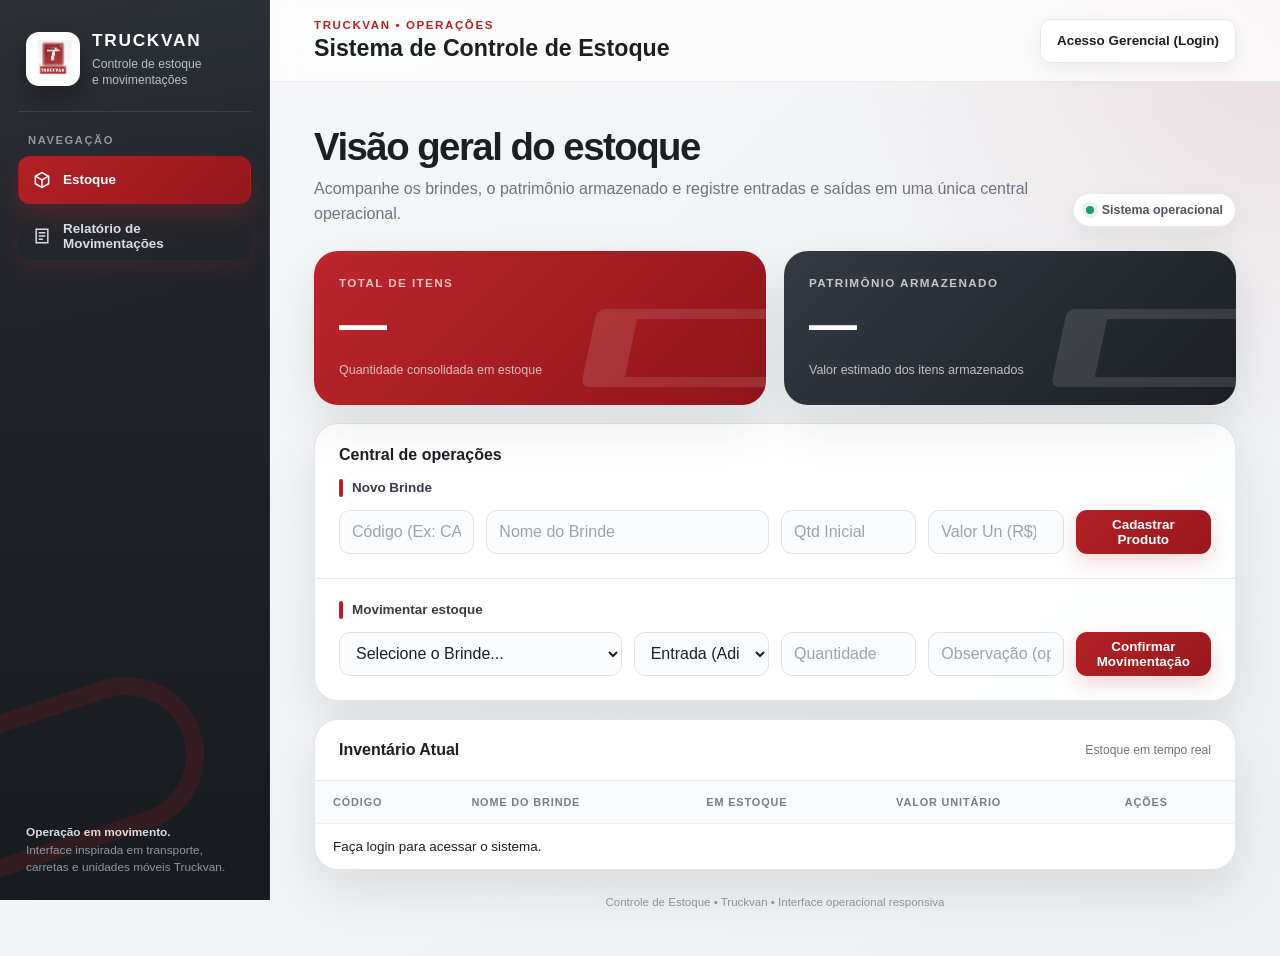
==== commit 629c4fde: "feat: implementa novo front-end Truckvan" ====
--- a/src/main/resources/static/index.html
+++ b/src/main/resources/static/index.html
@@ -3,163 +3,793 @@
 <head>
     <meta charset="UTF-8">
     <meta name="viewport" content="width=device-width, initial-scale=1.0">
+    <meta name="theme-color" content="#a71920">
     <title>Truckvan - Controle de Estoque</title>
-
-    <link rel="icon" href="data:image/svg+xml,<svg xmlns='http://www.w3.org/2000/svg' viewBox='0 0 100 100'><rect width='100' height='100' rx='20' fill='%23b32025'/><text x='50' y='75' font-size='75' font-family='Arial' font-weight='bold' fill='white' text-anchor='middle'>T</text></svg>">
-
+    <link rel="icon" href="data:image/svg+xml,<svg xmlns='http://www.w3.org/2000/svg' viewBox='0 0 100 100'><rect width='100' height='100' rx='22' fill='%23a71920'/><text x='50' y='71' font-size='66' font-family='Arial' font-weight='900' fill='white' text-anchor='middle'>T</text></svg>">
     <style>
         :root {
-            --vermelho-truckvan: #b32025;
-            --vermelho-escuro: #8a171c;
-            --cinza-fundo: #f4f4f9;
-        }
-        body { font-family: 'Segoe UI', Tahoma, Geneva, Verdana, sans-serif; background-color: var(--cinza-fundo); margin: 0; }
-        .header { background-color: var(--vermelho-truckvan); color: white; padding: 20px; border-bottom: 5px solid var(--vermelho-escuro); display: flex; align-items: center; justify-content: center; gap: 20px; }
-        .logo-t { background-color: white; color: var(--vermelho-truckvan); font-size: 50px; font-weight: 900; width: 75px; height: 75px; display: flex; align-items: center; justify-content: center; border-radius: 12px; box-shadow: 0 4px 10px rgba(0,0,0,0.3); font-family: 'Arial Black', sans-serif; }
-        .header-text { text-align: left; }
-        .header h1 { margin: 0; font-size: 2.5em; letter-spacing: 2px; font-weight: 900; line-height: 1; }
-        .header p { margin: 5px 0 0 0; font-size: 1.1em; opacity: 0.9; }
-        .container { max-width: 1100px; margin: 30px auto; background: white; padding: 30px; border-radius: 8px; box-shadow: 0 4px 15px rgba(0,0,0,0.1); }
-        .dashboard { display: flex; gap: 20px; margin-bottom: 30px; }
-        .card { background: var(--vermelho-truckvan); color: white; padding: 20px; border-radius: 8px; flex: 1; text-align: center; box-shadow: 0 3px 6px rgba(0,0,0,0.15); }
-        .card h3 { margin: 0; font-size: 1.1em; font-weight: normal; text-transform: uppercase; letter-spacing: 1px; }
-        .card p { margin: 10px 0 0; font-size: 2.5em; font-weight: bold; }
-        .painel-acoes { background: #f8f9fa; padding: 20px; border-radius: 8px; margin-bottom: 20px; border-left: 5px solid var(--vermelho-truckvan); }
-        .painel-acoes h3 { margin-top: 0; color: #333; }
-        input, select { padding: 10px; border: 1px solid #ccc; border-radius: 4px; font-size: 14px; }
-        button { background-color: var(--vermelho-truckvan); color: white; border: none; padding: 10px 20px; font-size: 14px; font-weight: bold; border-radius: 4px; cursor: pointer; transition: 0.3s; }
-        button:hover { background-color: var(--vermelho-escuro); }
-        table { width: 100%; border-collapse: collapse; margin-top: 10px; }
-        th, td { padding: 15px; border-bottom: 1px solid #ddd; text-align: left; }
-        th { background-color: #333; color: white; font-weight: 600; text-transform: uppercase; font-size: 13px; }
-        tr:nth-child(even) { background-color: #f9f9f9; }
-        tr:hover { background-color: #f1f1f1; }
-        .estoque-baixo { color: #dc3545; font-weight: bold; }
-        .abas { display:flex; gap:10px; flex-wrap:wrap; margin-bottom:24px; }
-        .abas button[aria-pressed="false"] { background:#666; }
-        .filtros { display:flex; flex-wrap:wrap; gap:12px; align-items:end; }
-        .filtros label { display:flex; flex-direction:column; gap:6px; font-size:14px; }
-        .tabela-responsiva { overflow-x:auto; }
-        .tipo-entrada { color:#176b39; font-weight:bold; }
-        .tipo-saida { color:#b32025; font-weight:bold; }
-        .paginacao { display:flex; gap:12px; align-items:center; flex-wrap:wrap; margin-top:15px; }
-        button:disabled { opacity:.5; cursor:not-allowed; }
-        .erro { color:#b32025; }
-        [hidden] { display:none !important; }
-        @media(max-width:700px) {
-            .container { margin:12px; padding:15px; }
-            .dashboard { flex-direction:column; }
-            .header h1 { font-size:1.7em; }
-            .painel-acoes input, .painel-acoes select { max-width:100%; box-sizing:border-box; margin:4px 0; }
-            .filtros label, .filtros input, .filtros select { width:100%; box-sizing:border-box; }
+            --truckvan-red: #b32025;
+            --truckvan-red-dark: #84151a;
+            --truckvan-red-deep: #641014;
+            --ink: #1b1e23;
+            --ink-2: #2b3038;
+            --muted: #6c7480;
+            --line: #e5e8ec;
+            --surface: #ffffff;
+            --surface-2: #f7f8fa;
+            --page: #eef1f4;
+            --success: #18794e;
+            --warning: #b54708;
+            --shadow: 0 20px 50px rgba(20, 25, 32, .10);
+            --radius-xl: 24px;
+            --radius-lg: 18px;
+            --radius-md: 12px;
+        }
+
+        * { box-sizing: border-box; }
+        html { min-width: 0; background: var(--page); }
+        body {
+            margin: 0;
+            min-width: 0;
+            color: var(--ink);
+            background:
+                radial-gradient(circle at 100% 0%, rgba(179,32,37,.10), transparent 28rem),
+                linear-gradient(135deg, #f6f7f9 0%, #edf0f3 100%);
+            font-family: Inter, ui-sans-serif, -apple-system, BlinkMacSystemFont, "Segoe UI", Roboto, Arial, sans-serif;
+            min-height: 100vh;
+        }
+        body::before {
+            content: "";
+            position: fixed;
+            inset: 0;
+            pointer-events: none;
+            opacity: .42;
+            background-image: linear-gradient(90deg, transparent 49.75%, rgba(255,255,255,.85) 50%, transparent 50.25%);
+            background-size: 230px 100%;
+            mask-image: linear-gradient(to bottom, transparent 0, #000 26%, #000 74%, transparent 100%);
+        }
+
+        button, input, select { font: inherit; }
+        button { -webkit-tap-highlight-color: transparent; }
+        [hidden] { display: none !important; }
+
+        .app-shell {
+            position: relative;
+            z-index: 1;
+            display: grid;
+            grid-template-columns: 270px minmax(0, 1fr);
+            min-height: 100vh;
+        }
+
+        .sidebar {
+            position: sticky;
+            top: 0;
+            height: 100vh;
+            padding: 22px 18px;
+            background:
+                linear-gradient(160deg, rgba(255,255,255,.04), transparent 42%),
+                linear-gradient(180deg, #24282f 0%, #171a1f 100%);
+            color: #fff;
+            border-right: 1px solid rgba(255,255,255,.06);
+            overflow: hidden;
+        }
+        .sidebar::after {
+            content: "";
+            position: absolute;
+            width: 300px;
+            height: 120px;
+            border: 18px solid rgba(179,32,37,.18);
+            border-left: 0;
+            border-radius: 0 90px 90px 0;
+            transform: rotate(-18deg);
+            left: -110px;
+            bottom: 42px;
+            pointer-events: none;
+        }
+        .brand {
+            display: flex;
+            align-items: center;
+            gap: 12px;
+            min-width: 0;
+            padding: 8px 8px 22px;
+            border-bottom: 1px solid rgba(255,255,255,.10);
+            margin-bottom: 22px;
+        }
+        .brand-logo {
+            width: 54px;
+            height: 54px;
+            flex: 0 0 54px;
+            object-fit: contain;
+            background: #fff;
+            border-radius: 13px;
+            padding: 5px;
+            box-shadow: 0 10px 25px rgba(0,0,0,.28);
+        }
+        .brand-copy { min-width: 0; }
+        .brand-name {
+            margin: 0;
+            font-weight: 900;
+            letter-spacing: .10em;
+            font-size: 1.08rem;
+        }
+        .brand-subtitle {
+            margin: 5px 0 0;
+            font-size: .76rem;
+            color: #b9c0c9;
+            line-height: 1.35;
+        }
+
+        .nav-label {
+            margin: 0 10px 10px;
+            color: #8e97a3;
+            font-size: .70rem;
+            font-weight: 800;
+            text-transform: uppercase;
+            letter-spacing: .14em;
+        }
+        .abas { display: grid; gap: 8px; }
+        .abas button {
+            width: 100%;
+            display: flex;
+            align-items: center;
+            gap: 11px;
+            min-height: 48px;
+            padding: 0 13px;
+            border: 1px solid transparent;
+            border-radius: 12px;
+            color: #d8dde3;
+            background: transparent;
+            text-align: left;
+            font-weight: 700;
+            cursor: pointer;
+            transition: .2s ease;
+        }
+        .abas button svg { width: 20px; height: 20px; flex: 0 0 auto; }
+        .abas button:hover { background: rgba(255,255,255,.07); color: #fff; }
+        .abas button[aria-pressed="true"] {
+            background: linear-gradient(135deg, var(--truckvan-red), #95191e);
+            color: #fff;
+            box-shadow: 0 10px 24px rgba(179,32,37,.28);
+        }
+        .abas button[aria-pressed="false"] { background: transparent; }
+
+        .sidebar-bottom {
+            position: absolute;
+            z-index: 1;
+            left: 26px;
+            right: 26px;
+            bottom: 24px;
+            font-size: .74rem;
+            color: #8f98a4;
+            line-height: 1.45;
+        }
+        .sidebar-bottom strong { color: #d9dde2; }
+
+        .main { min-width: 0; }
+        .topbar {
+            min-height: 82px;
+            padding: 16px clamp(18px, 4vw, 44px);
+            display: flex;
+            align-items: center;
+            justify-content: space-between;
+            gap: 18px;
+            border-bottom: 1px solid rgba(26,30,35,.08);
+            background: rgba(255,255,255,.72);
+            backdrop-filter: blur(14px);
+            position: sticky;
+            top: 0;
+            z-index: 20;
+        }
+        .topbar-title { min-width: 0; }
+        .topbar-eyebrow {
+            margin: 0 0 4px;
+            color: var(--truckvan-red);
+            font-size: .72rem;
+            font-weight: 900;
+            letter-spacing: .14em;
+            text-transform: uppercase;
+        }
+        .topbar h1 {
+            margin: 0;
+            font-size: clamp(1.15rem, 2vw, 1.45rem);
+            line-height: 1.2;
+        }
+        #area-autenticacao { flex: 0 0 auto; }
+        #area-autenticacao button {
+            margin: 0;
+            background: #fff;
+            color: var(--ink);
+            border: 1px solid var(--line);
+            box-shadow: 0 7px 20px rgba(20,25,32,.06);
+        }
+        #area-autenticacao button:hover {
+            color: var(--truckvan-red);
+            border-color: rgba(179,32,37,.35);
+            background: #fff;
+        }
+
+        .content {
+            width: min(1450px, 100%);
+            margin: 0 auto;
+            padding: clamp(22px, 4vw, 44px);
+        }
+        .page-heading {
+            display: flex;
+            align-items: end;
+            justify-content: space-between;
+            gap: 22px;
+            margin-bottom: 24px;
+        }
+        .page-heading h2 {
+            margin: 0;
+            font-size: clamp(1.7rem, 3.2vw, 2.4rem);
+            line-height: 1.1;
+            letter-spacing: -.04em;
+        }
+        .page-heading p {
+            max-width: 720px;
+            margin: 9px 0 0;
+            color: var(--muted);
+            line-height: 1.55;
+        }
+        .status-pill {
+            display: inline-flex;
+            align-items: center;
+            gap: 8px;
+            padding: 9px 12px;
+            background: #fff;
+            border: 1px solid var(--line);
+            border-radius: 999px;
+            color: #4d5560;
+            font-size: .78rem;
+            font-weight: 800;
+            box-shadow: 0 8px 24px rgba(20,25,32,.05);
+            white-space: nowrap;
+        }
+        .status-pill::before {
+            content: "";
+            width: 8px;
+            height: 8px;
+            border-radius: 50%;
+            background: #1f9d63;
+            box-shadow: 0 0 0 4px rgba(31,157,99,.12);
+        }
+
+        .dashboard {
+            display: grid;
+            grid-template-columns: repeat(2, minmax(0, 1fr));
+            gap: 18px;
+            margin-bottom: 18px;
+        }
+        .card {
+            position: relative;
+            overflow: hidden;
+            min-height: 154px;
+            padding: 25px;
+            border-radius: var(--radius-xl);
+            color: #fff;
+            box-shadow: var(--shadow);
+        }
+        .card::after {
+            content: "";
+            position: absolute;
+            width: 160px;
+            height: 58px;
+            right: -35px;
+            bottom: 18px;
+            border: 10px solid rgba(255,255,255,.11);
+            border-left-width: 42px;
+            border-radius: 8px 34px 10px 8px;
+            transform: skewX(-12deg);
+        }
+        .card-primary { background: linear-gradient(135deg, #bd262c 0%, #8f151a 100%); }
+        .card-dark { background: linear-gradient(135deg, #343a43 0%, #1c2026 100%); }
+        .card h3 {
+            margin: 0;
+            font-size: .73rem;
+            font-weight: 900;
+            letter-spacing: .12em;
+            text-transform: uppercase;
+            opacity: .72;
+        }
+        .card p {
+            position: relative;
+            z-index: 1;
+            margin: 12px 0 0;
+            font-size: clamp(2rem, 4vw, 3rem);
+            line-height: 1;
+            font-weight: 900;
+            letter-spacing: -.05em;
+        }
+        .card small {
+            display: block;
+            margin-top: 14px;
+            color: rgba(255,255,255,.70);
+            font-size: .78rem;
+        }
+
+        .panel {
+            background: rgba(255,255,255,.94);
+            border: 1px solid rgba(220,224,230,.85);
+            border-radius: var(--radius-xl);
+            box-shadow: var(--shadow);
+        }
+        .panel + .panel { margin-top: 18px; }
+        .panel-header {
+            display: flex;
+            align-items: center;
+            justify-content: space-between;
+            gap: 16px;
+            padding: 22px 24px;
+            border-bottom: 1px solid var(--line);
+        }
+        .panel-header h3, .panel-header h2 { margin: 0; font-size: 1rem; }
+        .panel-header p { margin: 5px 0 0; color: var(--muted); font-size: .82rem; }
+        .panel-body { padding: 24px; }
+
+        .painel-acoes {
+            background: rgba(255,255,255,.94);
+            border: 1px solid rgba(220,224,230,.85);
+            border-radius: var(--radius-xl);
+            box-shadow: var(--shadow);
+            margin-bottom: 18px;
+            overflow: hidden;
+        }
+        .painel-acoes > h3 {
+            margin: 0;
+            padding: 22px 24px 15px;
+            font-size: 1rem;
+        }
+        .action-block { padding: 0 24px 24px; }
+        .action-block + .action-block {
+            padding-top: 22px;
+            border-top: 1px solid var(--line);
+        }
+        .action-title {
+            display: flex;
+            align-items: center;
+            gap: 9px;
+            margin-bottom: 13px;
+            color: #353b43;
+            font-size: .84rem;
+            font-weight: 900;
+        }
+        .action-title::before {
+            content: "";
+            width: 4px;
+            height: 18px;
+            border-radius: 999px;
+            background: var(--truckvan-red);
+        }
+        .form-grid {
+            display: grid;
+            grid-template-columns: repeat(12, minmax(0, 1fr));
+            gap: 12px;
+            align-items: center;
+        }
+        .span-2 { grid-column: span 2; }
+        .span-3 { grid-column: span 3; }
+        .span-4 { grid-column: span 4; }
+        .span-5 { grid-column: span 5; }
+        .span-6 { grid-column: span 6; }
+        .span-12 { grid-column: span 12; }
+
+        input, select {
+            width: 100%;
+            min-width: 0;
+            height: 44px;
+            padding: 0 12px;
+            color: var(--ink);
+            background: #fbfcfd;
+            border: 1px solid #dce1e6;
+            border-radius: 11px;
+            outline: none;
+            transition: border-color .18s, box-shadow .18s, background .18s;
+        }
+        input:focus, select:focus {
+            background: #fff;
+            border-color: rgba(179,32,37,.65);
+            box-shadow: 0 0 0 4px rgba(179,32,37,.10);
+        }
+        input::placeholder { color: #9aa2ad; }
+
+        button {
+            min-height: 44px;
+            padding: 0 16px;
+            border: 0;
+            border-radius: 11px;
+            color: #fff;
+            background: linear-gradient(135deg, var(--truckvan-red), #99191e);
+            font-size: .84rem;
+            font-weight: 850;
+            cursor: pointer;
+            transition: transform .18s ease, box-shadow .18s ease, background .18s ease, border-color .18s ease;
+            box-shadow: 0 8px 20px rgba(179,32,37,.18);
+        }
+        button:hover:not(:disabled) {
+            transform: translateY(-1px);
+            background: linear-gradient(135deg, #c72b31, var(--truckvan-red-dark));
+            box-shadow: 0 12px 26px rgba(179,32,37,.24);
+        }
+        button:active:not(:disabled) { transform: translateY(0); }
+        button:disabled { opacity: .46; cursor: not-allowed; box-shadow: none; }
+        .button-secondary {
+            color: #3e444c;
+            background: #fff;
+            border: 1px solid var(--line);
+            box-shadow: none;
+        }
+        .button-secondary:hover:not(:disabled) {
+            color: var(--truckvan-red);
+            background: #fff;
+            border-color: rgba(179,32,37,.32);
+            box-shadow: 0 9px 22px rgba(30,34,40,.06);
+        }
+
+        .table-panel {
+            background: #fff;
+            border: 1px solid rgba(220,224,230,.85);
+            border-radius: var(--radius-xl);
+            overflow: hidden;
+            box-shadow: var(--shadow);
+        }
+        .table-heading {
+            display: flex;
+            justify-content: space-between;
+            align-items: center;
+            gap: 16px;
+            padding: 21px 24px;
+            border-bottom: 1px solid var(--line);
+        }
+        .table-heading h2 { margin: 0; font-size: 1rem; }
+        .table-heading span { color: var(--muted); font-size: .76rem; }
+        .tabela-responsiva {
+            width: 100%;
+            max-width: 100%;
+            overflow-x: auto;
+            -webkit-overflow-scrolling: touch;
+        }
+        table { width: 100%; border-collapse: collapse; min-width: 720px; }
+        th, td {
+            padding: 15px 18px;
+            border-bottom: 1px solid #edf0f2;
+            text-align: left;
+            white-space: nowrap;
+            font-size: .84rem;
+        }
+        th {
+            color: #747d88;
+            background: #fafbfc;
+            font-size: .68rem;
+            font-weight: 900;
+            letter-spacing: .08em;
+            text-transform: uppercase;
+        }
+        tbody tr { transition: background .16s ease; }
+        tbody tr:hover { background: #fafbfc; }
+        tbody tr:last-child td { border-bottom: 0; }
+        td button {
+            min-height: 34px;
+            padding: 0 11px;
+            margin-right: 6px;
+            font-size: .75rem;
+            border-radius: 9px;
+            box-shadow: none;
+        }
+        td button + button {
+            color: var(--truckvan-red);
+            background: #fff;
+            border: 1px solid rgba(179,32,37,.22);
+        }
+        td button + button:hover:not(:disabled) { color: #fff; }
+        .estoque-baixo { color: #d92d20; font-weight: 900; }
+        .tipo-entrada { color: var(--success); font-weight: 900; }
+        .tipo-saida { color: var(--truckvan-red); font-weight: 900; }
+        .erro { color: var(--truckvan-red); }
+
+        .report-intro {
+            display: grid;
+            grid-template-columns: minmax(0, 1fr) auto;
+            gap: 20px;
+            align-items: end;
+            margin-bottom: 20px;
+        }
+        .report-intro h2 { margin: 0; font-size: clamp(1.65rem, 3vw, 2.3rem); letter-spacing: -.04em; }
+        .report-intro p { margin: 8px 0 0; color: var(--muted); line-height: 1.5; }
+        .filtros {
+            display: grid;
+            grid-template-columns: repeat(5, minmax(140px, 1fr)) auto auto;
+            gap: 12px;
+            align-items: end;
+            padding: 22px;
+        }
+        .filtros label {
+            display: grid;
+            gap: 7px;
+            color: #555e69;
+            font-size: .73rem;
+            font-weight: 800;
+        }
+        .filtros button[type="button"] {
+            color: #414850;
+            background: #fff;
+            border: 1px solid var(--line);
+            box-shadow: none;
+        }
+        .filtros button[type="button"]:hover:not(:disabled) {
+            color: var(--truckvan-red);
+            background: #fff;
+            border-color: rgba(179,32,37,.35);
+        }
+        #status-relatorio {
+            min-height: 20px;
+            margin: 14px 2px 10px;
+            color: #525a64;
+            font-size: .82rem;
+            font-weight: 700;
+        }
+        .table-helper { margin: 0 2px 10px; color: var(--muted); font-size: .74rem; }
+        #painel-relatorio table { min-width: 1180px; }
+        .paginacao {
+            display: flex;
+            align-items: center;
+            justify-content: flex-end;
+            gap: 10px;
+            padding: 18px 4px 0;
+            flex-wrap: wrap;
+        }
+        .paginacao button { min-height: 38px; padding: 0 13px; box-shadow: none; }
+        #pagina-info { color: var(--muted); font-size: .78rem; font-weight: 800; }
+        .report-note {
+            display: flex;
+            align-items: center;
+            justify-content: space-between;
+            gap: 16px;
+            margin-top: 18px;
+            padding: 16px 18px;
+            color: #656d77;
+            background: rgba(255,255,255,.64);
+            border: 1px solid rgba(220,224,230,.85);
+            border-radius: 14px;
+            font-size: .76rem;
+        }
+        .report-note p { margin: 0; line-height: 1.5; }
+        .report-note button { flex: 0 0 auto; }
+
+        .footer {
+            padding: 26px 4px 4px;
+            text-align: center;
+            color: #89919a;
+            font-size: .72rem;
+        }
+
+        @media (max-width: 1180px) {
+            .filtros { grid-template-columns: repeat(3, minmax(150px, 1fr)); }
+            .form-grid .span-2, .form-grid .span-3, .form-grid .span-4 { grid-column: span 6; }
+            .form-grid .span-5, .form-grid .span-6 { grid-column: span 6; }
+        }
+        @media (max-width: 900px) {
+            .app-shell { grid-template-columns: 1fr; }
+            .sidebar {
+                position: sticky;
+                z-index: 30;
+                height: auto;
+                min-height: auto;
+                padding: 11px 14px;
+                display: flex;
+                align-items: center;
+                gap: 12px;
+                border-right: 0;
+                border-bottom: 1px solid rgba(255,255,255,.08);
+            }
+            .sidebar::after, .sidebar-bottom, .nav-label { display: none; }
+            .brand { padding: 0; margin: 0; border: 0; flex: 0 0 auto; }
+            .brand-logo { width: 42px; height: 42px; flex-basis: 42px; border-radius: 10px; }
+            .brand-subtitle { display: none; }
+            .brand-name { font-size: .92rem; }
+            .abas { margin-left: auto; display: flex; min-width: 0; }
+            .abas button { width: auto; min-height: 40px; padding: 0 11px; font-size: .76rem; }
+            .abas button svg { width: 18px; height: 18px; }
+            .topbar { top: 65px; min-height: 70px; }
+            .report-intro { grid-template-columns: 1fr; align-items: start; }
+        }
+        @media (max-width: 700px) {
+            .content { padding: 18px 14px 28px; }
+            .topbar { padding: 12px 14px; }
+            .topbar-eyebrow { display: none; }
+            .topbar h1 { font-size: 1rem; }
+            #area-autenticacao button { min-height: 38px; padding: 0 10px; font-size: .74rem; }
+            .page-heading { align-items: start; flex-direction: column; gap: 12px; }
+            .status-pill { font-size: .72rem; }
+            .dashboard { grid-template-columns: 1fr; gap: 12px; }
+            .card { min-height: 132px; padding: 21px; }
+            .painel-acoes > h3 { padding: 19px 18px 12px; }
+            .action-block { padding: 0 18px 20px; }
+            .form-grid { grid-template-columns: 1fr; }
+            .form-grid > * { grid-column: 1 / -1 !important; }
+            .filtros { grid-template-columns: 1fr; padding: 18px; }
+            .filtros label, .filtros input, .filtros select, .filtros button { width: 100%; }
+            .table-heading { padding: 18px; }
+            th, td { padding: 13px 15px; }
+            .report-note { align-items: stretch; flex-direction: column; }
+            .report-note button { width: 100%; }
+        }
+        @media (max-width: 500px) {
+            .sidebar { gap: 8px; }
+            .brand-copy { display: none; }
+            .abas { flex: 1 1 auto; justify-content: flex-end; }
+            .abas button { flex: 1 1 auto; justify-content: center; padding: 0 8px; }
+            .abas button span { display: none; }
+            .topbar { top: 64px; }
+            .page-heading h2, .report-intro h2 { font-size: 1.65rem; }
         }
     </style>
 </head>
 <body>
-
-<div class="header">
-    <div class="logo-t">T</div>
-    <div class="header-text">
-        <h1>TRUCKVAN</h1>
-        <p>Sistema de Controle de Estoque</p>
-    </div>
+<div class="app-shell">
+    <aside class="sidebar">
+        <div class="brand">
+            <img class="brand-logo" src="logo-truckvan.png" alt="Logo Truckvan">
+            <div class="brand-copy">
+                <p class="brand-name">TRUCKVAN</p>
+                <p class="brand-subtitle">Controle de estoque<br>e movimentações</p>
+            </div>
+        </div>
+
+        <p class="nav-label">Navegação</p>
+        <nav class="abas" aria-label="Seções do sistema">
+            <button id="aba-estoque" aria-pressed="true" onclick="abrirAba('estoque')">
+                <svg viewBox="0 0 24 24" fill="none" stroke="currentColor" stroke-width="1.8" aria-hidden="true"><path d="M4 7.5 12 3l8 4.5v9L12 21l-8-4.5v-9Z"/><path d="m4.5 7.7 7.5 4.2 7.5-4.2M12 12v9"/></svg>
+                <span>Estoque</span>
+            </button>
+            <button id="aba-relatorio" aria-pressed="false" onclick="abrirAba('relatorio')">
+                <svg viewBox="0 0 24 24" fill="none" stroke="currentColor" stroke-width="1.8" aria-hidden="true"><path d="M5 4h14v16H5z"/><path d="M8 8h8M8 12h8M8 16h5"/></svg>
+                <span>Relatório de Movimentações</span>
+            </button>
+        </nav>
+
+        <div class="sidebar-bottom">
+            <strong>Operação em movimento.</strong><br>
+            Interface inspirada em transporte, carretas e unidades móveis Truckvan.
+        </div>
+    </aside>
+
+    <main class="main">
+        <header class="topbar">
+            <div class="topbar-title">
+                <p class="topbar-eyebrow">Truckvan • Operações</p>
+                <h1>Sistema de Controle de Estoque</h1>
+            </div>
+            <div id="area-autenticacao" aria-label="Área de autenticação"></div>
+        </header>
+
+        <div class="content">
+            <section id="painel-estoque" aria-label="Estoque">
+                <div class="page-heading">
+                    <div>
+                        <h2>Visão geral do estoque</h2>
+                        <p>Acompanhe os brindes, o patrimônio armazenado e registre entradas e saídas em uma única central operacional.</p>
+                    </div>
+                    <span class="status-pill">Sistema operacional</span>
+                </div>
+
+                <div class="dashboard">
+                    <article class="card card-primary">
+                        <h3>Total de Itens</h3>
+                        <p id="total-brindes">-</p>
+                        <small>Quantidade consolidada em estoque</small>
+                    </article>
+                    <article class="card card-dark">
+                        <h3>Patrimônio Armazenado</h3>
+                        <p id="valor-total">-</p>
+                        <small>Valor estimado dos itens armazenados</small>
+                    </article>
+                </div>
+
+                <div class="painel-acoes">
+                    <h3>Central de operações</h3>
+                    <div class="action-block">
+                        <div class="action-title">Novo Brinde</div>
+                        <div class="form-grid">
+                            <input class="span-2" type="text" id="novo-codigo" placeholder="Código (Ex: CAN-01)" aria-label="Código do novo brinde">
+                            <input class="span-4" type="text" id="novo-nome" placeholder="Nome do Brinde" aria-label="Nome do novo brinde">
+                            <input class="span-2" type="number" id="novo-qtd" placeholder="Qtd Inicial" aria-label="Quantidade inicial">
+                            <input class="span-2" type="number" id="novo-valor" placeholder="Valor Un (R$)" step="0.01" aria-label="Valor unitário">
+                            <button class="span-2" onclick="cadastrarItem()">Cadastrar Produto</button>
+                        </div>
+                    </div>
+                    <div class="action-block">
+                        <div class="action-title">Movimentar estoque</div>
+                        <div class="form-grid">
+                            <select class="span-4" id="mov-id-item" aria-label="Brinde para movimentação">
+                                <option value="">Selecione o Brinde...</option>
+                            </select>
+                            <select class="span-2" id="mov-tipo" aria-label="Tipo de movimentação">
+                                <option value="ENTRADA">Entrada (Adicionar)</option>
+                                <option value="SAIDA">Saída (Retirar)</option>
+                            </select>
+                            <input class="span-2" type="number" id="mov-qtd" placeholder="Quantidade" aria-label="Quantidade da movimentação">
+                            <input class="span-2" type="text" id="mov-observacao" maxlength="500" placeholder="Observação (opcional)" aria-label="Observação da movimentação">
+                            <button class="span-2" onclick="registrarMovimentacao()">Confirmar Movimentação</button>
+                        </div>
+                    </div>
+                </div>
+
+                <div class="table-panel">
+                    <div class="table-heading">
+                        <h2>Inventário Atual</h2>
+                        <span>Estoque em tempo real</span>
+                    </div>
+                    <div class="tabela-responsiva">
+                        <table aria-label="Inventário atual">
+                            <thead>
+                            <tr>
+                                <th>Código</th>
+                                <th>Nome do Brinde</th>
+                                <th>Em Estoque</th>
+                                <th>Valor Unitário</th>
+                                <th>Ações</th>
+                            </tr>
+                            </thead>
+                            <tbody id="tabela-itens">
+                            <tr><td colspan="5" style="text-align:center;">Verificando credenciais...</td></tr>
+                            </tbody>
+                        </table>
+                    </div>
+                </div>
+            </section>
+
+            <section id="painel-relatorio" aria-labelledby="titulo-relatorio" hidden>
+                <div class="report-intro">
+                    <div>
+                        <h2 id="titulo-relatorio">Relatório de Movimentações</h2>
+                        <p>Consulte entradas e saídas por período, responsável, tipo e produto. Novos registros usam o horário de Brasília e o responsável é identificado pelo login.</p>
+                    </div>
+                    <span class="status-pill">Rastreabilidade ativa</span>
+                </div>
+
+                <form id="form-filtros" class="painel-acoes filtros">
+                    <label>Data inicial<input type="date" id="filtro-inicio"></label>
+                    <label>Data final<input type="date" id="filtro-fim"></label>
+                    <label>Responsável<select id="filtro-responsavel"><option value="">Todos</option></select></label>
+                    <label>Tipo<select id="filtro-tipo"><option value="">Todos</option><option value="ENTRADA">ENTRADA</option><option value="SAIDA">SAÍDA</option></select></label>
+                    <label>Produto/item<select id="filtro-item"><option value="">Todos</option></select></label>
+                    <button type="submit">Filtrar</button>
+                    <button type="button" onclick="limparFiltros()">Limpar filtros</button>
+                </form>
+
+                <p id="status-relatorio" role="status" aria-live="polite"></p>
+                <p class="table-helper">Em telas menores, deslize a tabela horizontalmente para consultar todas as colunas.</p>
+
+                <div class="table-panel">
+                    <div class="table-heading">
+                        <h2>Histórico operacional</h2>
+                        <span>Movimentações registradas</span>
+                    </div>
+                    <div class="tabela-responsiva">
+                        <table aria-label="Movimentações de estoque">
+                            <thead><tr><th>ID</th><th>Data</th><th>Hora</th><th>Tipo</th><th>Produto/item</th><th>Quantidade</th><th>Responsável / login</th><th>Observação</th><th>Estoque anterior</th><th>Estoque posterior</th></tr></thead>
+                            <tbody id="tabela-movimentacoes"></tbody>
+                        </table>
+                    </div>
+                </div>
+
+                <div class="paginacao">
+                    <button id="pagina-anterior" onclick="consultarRelatorio(paginaRelatorio - 1)" disabled>Anterior</button>
+                    <span id="pagina-info"></span>
+                    <button id="pagina-proxima" onclick="consultarRelatorio(paginaRelatorio + 1)" disabled>Próxima</button>
+                </div>
+
+                <div class="report-note">
+                    <p>Registros antigos podem não conter responsável ou saldos. Esses valores não são estimados.</p>
+                    <button disabled title="Evolução futura: PDF e Excel/CSV">Exportar relatório (em breve)</button>
+                </div>
+            </section>
+
+            <footer class="footer">Controle de Estoque • Truckvan • Interface operacional responsiva</footer>
+        </div>
+    </main>
 </div>
-
-<div class="container">
-    <nav class="abas" aria-label="Seções do sistema">
-        <button id="aba-estoque" aria-pressed="true" onclick="abrirAba('estoque')">Estoque</button>
-        <button id="aba-relatorio" aria-pressed="false" onclick="abrirAba('relatorio')">Relatório de Movimentações</button>
-    </nav>
-    <section id="painel-estoque" aria-label="Estoque">
-    <div class="dashboard">
-        <div class="card">
-            <h3>Total de Itens</h3>
-            <p id="total-brindes">-</p>
-        </div>
-        <div class="card">
-            <h3>Patrimônio Armazenado</h3>
-            <p id="valor-total">-</p>
-        </div>
-    </div>
-
-    <div class="painel-acoes">
-        <h3>Gerenciar Estoque</h3>
-        <div style="margin-bottom: 15px; padding-bottom: 15px; border-bottom: 1px solid #ddd;">
-            <strong>Novo Brinde:</strong>
-            <input type="text" id="novo-codigo" placeholder="Código (Ex: CAN-01)">
-            <input type="text" id="novo-nome" placeholder="Nome do Brinde">
-            <input type="number" id="novo-qtd" placeholder="Qtd Inicial" style="width: 100px;">
-            <input type="number" id="novo-valor" placeholder="Valor Un (R$)" style="width: 110px;" step="0.01">
-            <button onclick="cadastrarItem()">Cadastrar Produto</button>
-        </div>
-        <div>
-            <strong>Movimentar:</strong>
-            <select id="mov-id-item">
-                <option value="">Selecione o Brinde...</option>
-            </select>
-            <select id="mov-tipo">
-                <option value="ENTRADA">Entrada (Adicionar)</option>
-                <option value="SAIDA">Saída (Retirar)</option>
-            </select>
-            <input type="number" id="mov-qtd" placeholder="Quantidade" style="width: 120px;">
-            <input type="text" id="mov-observacao" maxlength="500" placeholder="Observação (opcional)" aria-label="Observação da movimentação">
-            <button onclick="registrarMovimentacao()">Confirmar Movimentação</button>
-        </div>
-    </div>
-
-    <h2>Inventário Atual</h2>
-    <div class="tabela-responsiva"><table>
-        <thead>
-        <tr>
-            <th>Código</th>
-            <th>Nome do Brinde</th>
-            <th>Em Estoque</th>
-            <th>Valor Unitário</th>
-            <th>Ações</th>
-        </tr>
-        </thead>
-        <tbody id="tabela-itens">
-        <tr><td colspan="5" style="text-align:center;">Verificando credenciais...</td></tr>
-        </tbody>
-    </table></div>
-    </section>
-
-    <section id="painel-relatorio" aria-labelledby="titulo-relatorio" hidden>
-        <h2 id="titulo-relatorio">Relatório de Movimentações</h2>
-        <p>Novos registros usam o horário de Brasília. O responsável é identificado pelo login.</p>
-        <form id="form-filtros" class="painel-acoes filtros">
-            <label>Data inicial<input type="date" id="filtro-inicio"></label>
-            <label>Data final<input type="date" id="filtro-fim"></label>
-            <label>Responsável<select id="filtro-responsavel"><option value="">Todos</option></select></label>
-            <label>Tipo<select id="filtro-tipo"><option value="">Todos</option><option value="ENTRADA">ENTRADA</option><option value="SAIDA">SAÍDA</option></select></label>
-            <label>Produto/item<select id="filtro-item"><option value="">Todos</option></select></label>
-            <button type="submit">Filtrar</button>
-            <button type="button" onclick="limparFiltros()">Limpar filtros</button>
-        </form>
-        <p id="status-relatorio" role="status" aria-live="polite"></p>
-        <p style="font-size:13px; color:#666;">Role a tabela para o lado para consultar todas as colunas.</p>
-        <div class="tabela-responsiva">
-            <table aria-label="Movimentações de estoque">
-                <thead><tr><th>ID</th><th>Data</th><th>Hora</th><th>Tipo</th><th>Produto/item</th><th>Quantidade</th><th>Responsável / login</th><th>Observação</th><th>Estoque anterior</th><th>Estoque posterior</th></tr></thead>
-                <tbody id="tabela-movimentacoes"></tbody>
-            </table>
-        </div>
-        <div class="paginacao">
-            <button id="pagina-anterior" onclick="consultarRelatorio(paginaRelatorio - 1)" disabled>Anterior</button>
-            <span id="pagina-info"></span>
-            <button id="pagina-proxima" onclick="consultarRelatorio(paginaRelatorio + 1)" disabled>Próxima</button>
-        </div>
-        <p>Registros antigos podem não conter responsável ou saldos. Esses valores não são estimados.</p>
-        <button disabled title="Evolução futura: PDF e Excel/CSV">Exportar relatório (em breve)</button>
-    </section>
-
-    <div style="text-align: center; margin-top: 40px; padding: 20px; color: #666;">
-        <hr style="border: 0; border-top: 1px solid #ddd; margin-bottom: 20px;">
-        <p style="font-size: 14px;">Controle de Estoque - Truckvan</p>
-        <div id="area-autenticacao"></div>
-    </div>
-</div>
-
 
 <script>
     let paginaRelatorio = 0;
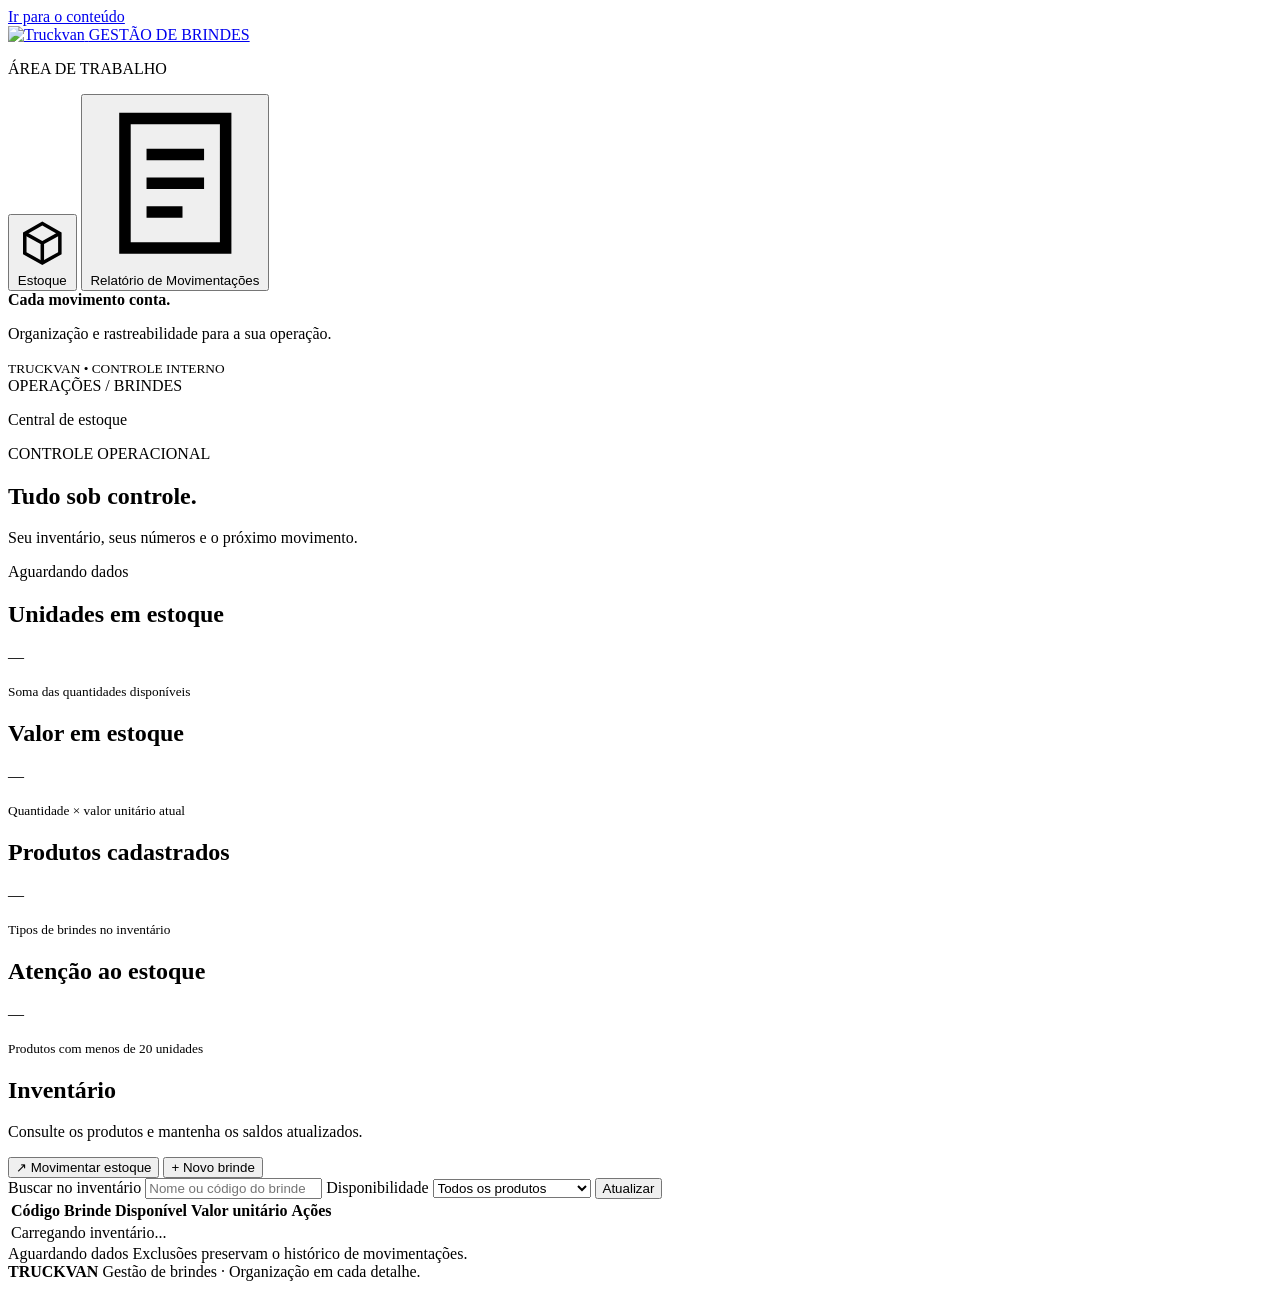
==== commit 3a400da8: "Moderniza interface Truckvan e permite exclusao com historico" ====
--- a/src/main/resources/static/index.html
+++ b/src/main/resources/static/index.html
@@ -3,1001 +3,288 @@
 <head>
     <meta charset="UTF-8">
     <meta name="viewport" content="width=device-width, initial-scale=1.0">
-    <meta name="theme-color" content="#a71920">
-    <title>Truckvan - Controle de Estoque</title>
-    <link rel="icon" href="data:image/svg+xml,<svg xmlns='http://www.w3.org/2000/svg' viewBox='0 0 100 100'><rect width='100' height='100' rx='22' fill='%23a71920'/><text x='50' y='71' font-size='66' font-family='Arial' font-weight='900' fill='white' text-anchor='middle'>T</text></svg>">
-    <style>
-        :root {
-            --truckvan-red: #b32025;
-            --truckvan-red-dark: #84151a;
-            --truckvan-red-deep: #641014;
-            --ink: #1b1e23;
-            --ink-2: #2b3038;
-            --muted: #6c7480;
-            --line: #e5e8ec;
-            --surface: #ffffff;
-            --surface-2: #f7f8fa;
-            --page: #eef1f4;
-            --success: #18794e;
-            --warning: #b54708;
-            --shadow: 0 20px 50px rgba(20, 25, 32, .10);
-            --radius-xl: 24px;
-            --radius-lg: 18px;
-            --radius-md: 12px;
-        }
-
-        * { box-sizing: border-box; }
-        html { min-width: 0; background: var(--page); }
-        body {
-            margin: 0;
-            min-width: 0;
-            color: var(--ink);
-            background:
-                radial-gradient(circle at 100% 0%, rgba(179,32,37,.10), transparent 28rem),
-                linear-gradient(135deg, #f6f7f9 0%, #edf0f3 100%);
-            font-family: Inter, ui-sans-serif, -apple-system, BlinkMacSystemFont, "Segoe UI", Roboto, Arial, sans-serif;
-            min-height: 100vh;
-        }
-        body::before {
-            content: "";
-            position: fixed;
-            inset: 0;
-            pointer-events: none;
-            opacity: .42;
-            background-image: linear-gradient(90deg, transparent 49.75%, rgba(255,255,255,.85) 50%, transparent 50.25%);
-            background-size: 230px 100%;
-            mask-image: linear-gradient(to bottom, transparent 0, #000 26%, #000 74%, transparent 100%);
-        }
-
-        button, input, select { font: inherit; }
-        button { -webkit-tap-highlight-color: transparent; }
-        [hidden] { display: none !important; }
-
-        .app-shell {
-            position: relative;
-            z-index: 1;
-            display: grid;
-            grid-template-columns: 270px minmax(0, 1fr);
-            min-height: 100vh;
-        }
-
-        .sidebar {
-            position: sticky;
-            top: 0;
-            height: 100vh;
-            padding: 22px 18px;
-            background:
-                linear-gradient(160deg, rgba(255,255,255,.04), transparent 42%),
-                linear-gradient(180deg, #24282f 0%, #171a1f 100%);
-            color: #fff;
-            border-right: 1px solid rgba(255,255,255,.06);
-            overflow: hidden;
-        }
-        .sidebar::after {
-            content: "";
-            position: absolute;
-            width: 300px;
-            height: 120px;
-            border: 18px solid rgba(179,32,37,.18);
-            border-left: 0;
-            border-radius: 0 90px 90px 0;
-            transform: rotate(-18deg);
-            left: -110px;
-            bottom: 42px;
-            pointer-events: none;
-        }
-        .brand {
-            display: flex;
-            align-items: center;
-            gap: 12px;
-            min-width: 0;
-            padding: 8px 8px 22px;
-            border-bottom: 1px solid rgba(255,255,255,.10);
-            margin-bottom: 22px;
-        }
-        .brand-logo {
-            width: 54px;
-            height: 54px;
-            flex: 0 0 54px;
-            object-fit: contain;
-            background: #fff;
-            border-radius: 13px;
-            padding: 5px;
-            box-shadow: 0 10px 25px rgba(0,0,0,.28);
-        }
-        .brand-copy { min-width: 0; }
-        .brand-name {
-            margin: 0;
-            font-weight: 900;
-            letter-spacing: .10em;
-            font-size: 1.08rem;
-        }
-        .brand-subtitle {
-            margin: 5px 0 0;
-            font-size: .76rem;
-            color: #b9c0c9;
-            line-height: 1.35;
-        }
-
-        .nav-label {
-            margin: 0 10px 10px;
-            color: #8e97a3;
-            font-size: .70rem;
-            font-weight: 800;
-            text-transform: uppercase;
-            letter-spacing: .14em;
-        }
-        .abas { display: grid; gap: 8px; }
-        .abas button {
-            width: 100%;
-            display: flex;
-            align-items: center;
-            gap: 11px;
-            min-height: 48px;
-            padding: 0 13px;
-            border: 1px solid transparent;
-            border-radius: 12px;
-            color: #d8dde3;
-            background: transparent;
-            text-align: left;
-            font-weight: 700;
-            cursor: pointer;
-            transition: .2s ease;
-        }
-        .abas button svg { width: 20px; height: 20px; flex: 0 0 auto; }
-        .abas button:hover { background: rgba(255,255,255,.07); color: #fff; }
-        .abas button[aria-pressed="true"] {
-            background: linear-gradient(135deg, var(--truckvan-red), #95191e);
-            color: #fff;
-            box-shadow: 0 10px 24px rgba(179,32,37,.28);
-        }
-        .abas button[aria-pressed="false"] { background: transparent; }
-
-        .sidebar-bottom {
-            position: absolute;
-            z-index: 1;
-            left: 26px;
-            right: 26px;
-            bottom: 24px;
-            font-size: .74rem;
-            color: #8f98a4;
-            line-height: 1.45;
-        }
-        .sidebar-bottom strong { color: #d9dde2; }
-
-        .main { min-width: 0; }
-        .topbar {
-            min-height: 82px;
-            padding: 16px clamp(18px, 4vw, 44px);
-            display: flex;
-            align-items: center;
-            justify-content: space-between;
-            gap: 18px;
-            border-bottom: 1px solid rgba(26,30,35,.08);
-            background: rgba(255,255,255,.72);
-            backdrop-filter: blur(14px);
-            position: sticky;
-            top: 0;
-            z-index: 20;
-        }
-        .topbar-title { min-width: 0; }
-        .topbar-eyebrow {
-            margin: 0 0 4px;
-            color: var(--truckvan-red);
-            font-size: .72rem;
-            font-weight: 900;
-            letter-spacing: .14em;
-            text-transform: uppercase;
-        }
-        .topbar h1 {
-            margin: 0;
-            font-size: clamp(1.15rem, 2vw, 1.45rem);
-            line-height: 1.2;
-        }
-        #area-autenticacao { flex: 0 0 auto; }
-        #area-autenticacao button {
-            margin: 0;
-            background: #fff;
-            color: var(--ink);
-            border: 1px solid var(--line);
-            box-shadow: 0 7px 20px rgba(20,25,32,.06);
-        }
-        #area-autenticacao button:hover {
-            color: var(--truckvan-red);
-            border-color: rgba(179,32,37,.35);
-            background: #fff;
-        }
-
-        .content {
-            width: min(1450px, 100%);
-            margin: 0 auto;
-            padding: clamp(22px, 4vw, 44px);
-        }
-        .page-heading {
-            display: flex;
-            align-items: end;
-            justify-content: space-between;
-            gap: 22px;
-            margin-bottom: 24px;
-        }
-        .page-heading h2 {
-            margin: 0;
-            font-size: clamp(1.7rem, 3.2vw, 2.4rem);
-            line-height: 1.1;
-            letter-spacing: -.04em;
-        }
-        .page-heading p {
-            max-width: 720px;
-            margin: 9px 0 0;
-            color: var(--muted);
-            line-height: 1.55;
-        }
-        .status-pill {
-            display: inline-flex;
-            align-items: center;
-            gap: 8px;
-            padding: 9px 12px;
-            background: #fff;
-            border: 1px solid var(--line);
-            border-radius: 999px;
-            color: #4d5560;
-            font-size: .78rem;
-            font-weight: 800;
-            box-shadow: 0 8px 24px rgba(20,25,32,.05);
-            white-space: nowrap;
-        }
-        .status-pill::before {
-            content: "";
-            width: 8px;
-            height: 8px;
-            border-radius: 50%;
-            background: #1f9d63;
-            box-shadow: 0 0 0 4px rgba(31,157,99,.12);
-        }
-
-        .dashboard {
-            display: grid;
-            grid-template-columns: repeat(2, minmax(0, 1fr));
-            gap: 18px;
-            margin-bottom: 18px;
-        }
-        .card {
-            position: relative;
-            overflow: hidden;
-            min-height: 154px;
-            padding: 25px;
-            border-radius: var(--radius-xl);
-            color: #fff;
-            box-shadow: var(--shadow);
-        }
-        .card::after {
-            content: "";
-            position: absolute;
-            width: 160px;
-            height: 58px;
-            right: -35px;
-            bottom: 18px;
-            border: 10px solid rgba(255,255,255,.11);
-            border-left-width: 42px;
-            border-radius: 8px 34px 10px 8px;
-            transform: skewX(-12deg);
-        }
-        .card-primary { background: linear-gradient(135deg, #bd262c 0%, #8f151a 100%); }
-        .card-dark { background: linear-gradient(135deg, #343a43 0%, #1c2026 100%); }
-        .card h3 {
-            margin: 0;
-            font-size: .73rem;
-            font-weight: 900;
-            letter-spacing: .12em;
-            text-transform: uppercase;
-            opacity: .72;
-        }
-        .card p {
-            position: relative;
-            z-index: 1;
-            margin: 12px 0 0;
-            font-size: clamp(2rem, 4vw, 3rem);
-            line-height: 1;
-            font-weight: 900;
-            letter-spacing: -.05em;
-        }
-        .card small {
-            display: block;
-            margin-top: 14px;
-            color: rgba(255,255,255,.70);
-            font-size: .78rem;
-        }
-
-        .panel {
-            background: rgba(255,255,255,.94);
-            border: 1px solid rgba(220,224,230,.85);
-            border-radius: var(--radius-xl);
-            box-shadow: var(--shadow);
-        }
-        .panel + .panel { margin-top: 18px; }
-        .panel-header {
-            display: flex;
-            align-items: center;
-            justify-content: space-between;
-            gap: 16px;
-            padding: 22px 24px;
-            border-bottom: 1px solid var(--line);
-        }
-        .panel-header h3, .panel-header h2 { margin: 0; font-size: 1rem; }
-        .panel-header p { margin: 5px 0 0; color: var(--muted); font-size: .82rem; }
-        .panel-body { padding: 24px; }
-
-        .painel-acoes {
-            background: rgba(255,255,255,.94);
-            border: 1px solid rgba(220,224,230,.85);
-            border-radius: var(--radius-xl);
-            box-shadow: var(--shadow);
-            margin-bottom: 18px;
-            overflow: hidden;
-        }
-        .painel-acoes > h3 {
-            margin: 0;
-            padding: 22px 24px 15px;
-            font-size: 1rem;
-        }
-        .action-block { padding: 0 24px 24px; }
-        .action-block + .action-block {
-            padding-top: 22px;
-            border-top: 1px solid var(--line);
-        }
-        .action-title {
-            display: flex;
-            align-items: center;
-            gap: 9px;
-            margin-bottom: 13px;
-            color: #353b43;
-            font-size: .84rem;
-            font-weight: 900;
-        }
-        .action-title::before {
-            content: "";
-            width: 4px;
-            height: 18px;
-            border-radius: 999px;
-            background: var(--truckvan-red);
-        }
-        .form-grid {
-            display: grid;
-            grid-template-columns: repeat(12, minmax(0, 1fr));
-            gap: 12px;
-            align-items: center;
-        }
-        .span-2 { grid-column: span 2; }
-        .span-3 { grid-column: span 3; }
-        .span-4 { grid-column: span 4; }
-        .span-5 { grid-column: span 5; }
-        .span-6 { grid-column: span 6; }
-        .span-12 { grid-column: span 12; }
-
-        input, select {
-            width: 100%;
-            min-width: 0;
-            height: 44px;
-            padding: 0 12px;
-            color: var(--ink);
-            background: #fbfcfd;
-            border: 1px solid #dce1e6;
-            border-radius: 11px;
-            outline: none;
-            transition: border-color .18s, box-shadow .18s, background .18s;
-        }
-        input:focus, select:focus {
-            background: #fff;
-            border-color: rgba(179,32,37,.65);
-            box-shadow: 0 0 0 4px rgba(179,32,37,.10);
-        }
-        input::placeholder { color: #9aa2ad; }
-
-        button {
-            min-height: 44px;
-            padding: 0 16px;
-            border: 0;
-            border-radius: 11px;
-            color: #fff;
-            background: linear-gradient(135deg, var(--truckvan-red), #99191e);
-            font-size: .84rem;
-            font-weight: 850;
-            cursor: pointer;
-            transition: transform .18s ease, box-shadow .18s ease, background .18s ease, border-color .18s ease;
-            box-shadow: 0 8px 20px rgba(179,32,37,.18);
-        }
-        button:hover:not(:disabled) {
-            transform: translateY(-1px);
-            background: linear-gradient(135deg, #c72b31, var(--truckvan-red-dark));
-            box-shadow: 0 12px 26px rgba(179,32,37,.24);
-        }
-        button:active:not(:disabled) { transform: translateY(0); }
-        button:disabled { opacity: .46; cursor: not-allowed; box-shadow: none; }
-        .button-secondary {
-            color: #3e444c;
-            background: #fff;
-            border: 1px solid var(--line);
-            box-shadow: none;
-        }
-        .button-secondary:hover:not(:disabled) {
-            color: var(--truckvan-red);
-            background: #fff;
-            border-color: rgba(179,32,37,.32);
-            box-shadow: 0 9px 22px rgba(30,34,40,.06);
-        }
-
-        .table-panel {
-            background: #fff;
-            border: 1px solid rgba(220,224,230,.85);
-            border-radius: var(--radius-xl);
-            overflow: hidden;
-            box-shadow: var(--shadow);
-        }
-        .table-heading {
-            display: flex;
-            justify-content: space-between;
-            align-items: center;
-            gap: 16px;
-            padding: 21px 24px;
-            border-bottom: 1px solid var(--line);
-        }
-        .table-heading h2 { margin: 0; font-size: 1rem; }
-        .table-heading span { color: var(--muted); font-size: .76rem; }
-        .tabela-responsiva {
-            width: 100%;
-            max-width: 100%;
-            overflow-x: auto;
-            -webkit-overflow-scrolling: touch;
-        }
-        table { width: 100%; border-collapse: collapse; min-width: 720px; }
-        th, td {
-            padding: 15px 18px;
-            border-bottom: 1px solid #edf0f2;
-            text-align: left;
-            white-space: nowrap;
-            font-size: .84rem;
-        }
-        th {
-            color: #747d88;
-            background: #fafbfc;
-            font-size: .68rem;
-            font-weight: 900;
-            letter-spacing: .08em;
-            text-transform: uppercase;
-        }
-        tbody tr { transition: background .16s ease; }
-        tbody tr:hover { background: #fafbfc; }
-        tbody tr:last-child td { border-bottom: 0; }
-        td button {
-            min-height: 34px;
-            padding: 0 11px;
-            margin-right: 6px;
-            font-size: .75rem;
-            border-radius: 9px;
-            box-shadow: none;
-        }
-        td button + button {
-            color: var(--truckvan-red);
-            background: #fff;
-            border: 1px solid rgba(179,32,37,.22);
-        }
-        td button + button:hover:not(:disabled) { color: #fff; }
-        .estoque-baixo { color: #d92d20; font-weight: 900; }
-        .tipo-entrada { color: var(--success); font-weight: 900; }
-        .tipo-saida { color: var(--truckvan-red); font-weight: 900; }
-        .erro { color: var(--truckvan-red); }
-
-        .report-intro {
-            display: grid;
-            grid-template-columns: minmax(0, 1fr) auto;
-            gap: 20px;
-            align-items: end;
-            margin-bottom: 20px;
-        }
-        .report-intro h2 { margin: 0; font-size: clamp(1.65rem, 3vw, 2.3rem); letter-spacing: -.04em; }
-        .report-intro p { margin: 8px 0 0; color: var(--muted); line-height: 1.5; }
-        .filtros {
-            display: grid;
-            grid-template-columns: repeat(5, minmax(140px, 1fr)) auto auto;
-            gap: 12px;
-            align-items: end;
-            padding: 22px;
-        }
-        .filtros label {
-            display: grid;
-            gap: 7px;
-            color: #555e69;
-            font-size: .73rem;
-            font-weight: 800;
-        }
-        .filtros button[type="button"] {
-            color: #414850;
-            background: #fff;
-            border: 1px solid var(--line);
-            box-shadow: none;
-        }
-        .filtros button[type="button"]:hover:not(:disabled) {
-            color: var(--truckvan-red);
-            background: #fff;
-            border-color: rgba(179,32,37,.35);
-        }
-        #status-relatorio {
-            min-height: 20px;
-            margin: 14px 2px 10px;
-            color: #525a64;
-            font-size: .82rem;
-            font-weight: 700;
-        }
-        .table-helper { margin: 0 2px 10px; color: var(--muted); font-size: .74rem; }
-        #painel-relatorio table { min-width: 1180px; }
-        .paginacao {
-            display: flex;
-            align-items: center;
-            justify-content: flex-end;
-            gap: 10px;
-            padding: 18px 4px 0;
-            flex-wrap: wrap;
-        }
-        .paginacao button { min-height: 38px; padding: 0 13px; box-shadow: none; }
-        #pagina-info { color: var(--muted); font-size: .78rem; font-weight: 800; }
-        .report-note {
-            display: flex;
-            align-items: center;
-            justify-content: space-between;
-            gap: 16px;
-            margin-top: 18px;
-            padding: 16px 18px;
-            color: #656d77;
-            background: rgba(255,255,255,.64);
-            border: 1px solid rgba(220,224,230,.85);
-            border-radius: 14px;
-            font-size: .76rem;
-        }
-        .report-note p { margin: 0; line-height: 1.5; }
-        .report-note button { flex: 0 0 auto; }
-
-        .footer {
-            padding: 26px 4px 4px;
-            text-align: center;
-            color: #89919a;
-            font-size: .72rem;
-        }
-
-        @media (max-width: 1180px) {
-            .filtros { grid-template-columns: repeat(3, minmax(150px, 1fr)); }
-            .form-grid .span-2, .form-grid .span-3, .form-grid .span-4 { grid-column: span 6; }
-            .form-grid .span-5, .form-grid .span-6 { grid-column: span 6; }
-        }
-        @media (max-width: 900px) {
-            .app-shell { grid-template-columns: 1fr; }
-            .sidebar {
-                position: sticky;
-                z-index: 30;
-                height: auto;
-                min-height: auto;
-                padding: 11px 14px;
-                display: flex;
-                align-items: center;
-                gap: 12px;
-                border-right: 0;
-                border-bottom: 1px solid rgba(255,255,255,.08);
-            }
-            .sidebar::after, .sidebar-bottom, .nav-label { display: none; }
-            .brand { padding: 0; margin: 0; border: 0; flex: 0 0 auto; }
-            .brand-logo { width: 42px; height: 42px; flex-basis: 42px; border-radius: 10px; }
-            .brand-subtitle { display: none; }
-            .brand-name { font-size: .92rem; }
-            .abas { margin-left: auto; display: flex; min-width: 0; }
-            .abas button { width: auto; min-height: 40px; padding: 0 11px; font-size: .76rem; }
-            .abas button svg { width: 18px; height: 18px; }
-            .topbar { top: 65px; min-height: 70px; }
-            .report-intro { grid-template-columns: 1fr; align-items: start; }
-        }
-        @media (max-width: 700px) {
-            .content { padding: 18px 14px 28px; }
-            .topbar { padding: 12px 14px; }
-            .topbar-eyebrow { display: none; }
-            .topbar h1 { font-size: 1rem; }
-            #area-autenticacao button { min-height: 38px; padding: 0 10px; font-size: .74rem; }
-            .page-heading { align-items: start; flex-direction: column; gap: 12px; }
-            .status-pill { font-size: .72rem; }
-            .dashboard { grid-template-columns: 1fr; gap: 12px; }
-            .card { min-height: 132px; padding: 21px; }
-            .painel-acoes > h3 { padding: 19px 18px 12px; }
-            .action-block { padding: 0 18px 20px; }
-            .form-grid { grid-template-columns: 1fr; }
-            .form-grid > * { grid-column: 1 / -1 !important; }
-            .filtros { grid-template-columns: 1fr; padding: 18px; }
-            .filtros label, .filtros input, .filtros select, .filtros button { width: 100%; }
-            .table-heading { padding: 18px; }
-            th, td { padding: 13px 15px; }
-            .report-note { align-items: stretch; flex-direction: column; }
-            .report-note button { width: 100%; }
-        }
-        @media (max-width: 500px) {
-            .sidebar { gap: 8px; }
-            .brand-copy { display: none; }
-            .abas { flex: 1 1 auto; justify-content: flex-end; }
-            .abas button { flex: 1 1 auto; justify-content: center; padding: 0 8px; }
-            .abas button span { display: none; }
-            .topbar { top: 64px; }
-            .page-heading h2, .report-intro h2 { font-size: 1.65rem; }
-        }
-    </style>
+    <meta name="theme-color" content="#cf2027">
+    <title>Estoque de brindes | Truckvan</title>
+    <link rel="stylesheet" href="/css/index.css">
+    <script src="/js/index.js" defer>
+</script>
 </head>
 <body>
+<a class="skip-link" href="#conteudo">Ir para o conteúdo</a>
 <div class="app-shell">
     <aside class="sidebar">
-        <div class="brand">
-            <img class="brand-logo" src="logo-truckvan.png" alt="Logo Truckvan">
-            <div class="brand-copy">
-                <p class="brand-name">TRUCKVAN</p>
-                <p class="brand-subtitle">Controle de estoque<br>e movimentações</p>
-            </div>
-        </div>
-
-        <p class="nav-label">Navegação</p>
+        <a class="brand" href="/" aria-label="Truckvan — início">
+<img src="/assets/truckvan-logo.jpeg" alt="Truckvan">
+<span>GESTÃO DE BRINDES</span>
+</a>
+        <p class="nav-label">ÁREA DE TRABALHO</p>
         <nav class="abas" aria-label="Seções do sistema">
             <button id="aba-estoque" aria-pressed="true" onclick="abrirAba('estoque')">
-                <svg viewBox="0 0 24 24" fill="none" stroke="currentColor" stroke-width="1.8" aria-hidden="true"><path d="M4 7.5 12 3l8 4.5v9L12 21l-8-4.5v-9Z"/><path d="m4.5 7.7 7.5 4.2 7.5-4.2M12 12v9"/></svg>
-                <span>Estoque</span>
-            </button>
+<svg viewBox="0 0 24 24" fill="none" stroke="currentColor" stroke-width="1.6" aria-hidden="true">
+<path d="M4 7.5 12 3l8 4.5v9L12 21l-8-4.5v-9Z"/>
+<path d="m4.5 7.7 7.5 4.2 7.5-4.2M12 12v9"/>
+</svg>
+<span>Estoque</span>
+</button>
             <button id="aba-relatorio" aria-pressed="false" onclick="abrirAba('relatorio')">
-                <svg viewBox="0 0 24 24" fill="none" stroke="currentColor" stroke-width="1.8" aria-hidden="true"><path d="M5 4h14v16H5z"/><path d="M8 8h8M8 12h8M8 16h5"/></svg>
-                <span>Relatório de Movimentações</span>
-            </button>
+<svg viewBox="0 0 24 24" fill="none" stroke="currentColor" stroke-width="1.6" aria-hidden="true">
+<path d="M5 3h14v18H5zM8 8h8M8 12h8M8 16h5"/>
+</svg>
+<span>Relatório de Movimentações</span>
+</button>
         </nav>
-
         <div class="sidebar-bottom">
-            <strong>Operação em movimento.</strong><br>
-            Interface inspirada em transporte, carretas e unidades móveis Truckvan.
-        </div>
+<span class="brand-rule">
+</span>
+<strong>Cada movimento conta.</strong>
+<p>Organização e rastreabilidade para a sua operação.</p>
+<small>TRUCKVAN • CONTROLE INTERNO</small>
+</div>
     </aside>
-
-    <main class="main">
+    <main class="main" id="conteudo">
         <header class="topbar">
-            <div class="topbar-title">
-                <p class="topbar-eyebrow">Truckvan • Operações</p>
-                <h1>Sistema de Controle de Estoque</h1>
-            </div>
-            <div id="area-autenticacao" aria-label="Área de autenticação"></div>
-        </header>
-
+<div>
+<span class="eyebrow">OPERAÇÕES / BRINDES</span>
+<p>Central de estoque</p>
+</div>
+<div id="area-autenticacao" aria-label="Área de autenticação">
+</div>
+</header>
         <div class="content">
-            <section id="painel-estoque" aria-label="Estoque">
+            <div id="notificacao" role="status" aria-live="polite" hidden>
+</div>
+            <section id="painel-estoque" aria-labelledby="titulo-estoque">
                 <div class="page-heading">
-                    <div>
-                        <h2>Visão geral do estoque</h2>
-                        <p>Acompanhe os brindes, o patrimônio armazenado e registre entradas e saídas em uma única central operacional.</p>
-                    </div>
-                    <span class="status-pill">Sistema operacional</span>
-                </div>
-
+<div>
+<p class="eyebrow">CONTROLE OPERACIONAL</p>
+<h1 id="titulo-estoque">Tudo sob controle.</h1>
+<p>Seu inventário, seus números e o próximo movimento.</p>
+</div>
+<span id="estado-dados" class="status-pill">Aguardando dados</span>
+</div>
                 <div class="dashboard">
                     <article class="card card-primary">
-                        <h3>Total de Itens</h3>
-                        <p id="total-brindes">-</p>
-                        <small>Quantidade consolidada em estoque</small>
-                    </article>
-                    <article class="card card-dark">
-                        <h3>Patrimônio Armazenado</h3>
-                        <p id="valor-total">-</p>
-                        <small>Valor estimado dos itens armazenados</small>
-                    </article>
+<h2>Unidades em estoque</h2>
+<p id="total-brindes">—</p>
+<small>Soma das quantidades disponíveis</small>
+</article>
+                    <article class="card">
+<h2>Valor em estoque</h2>
+<p id="valor-total">—</p>
+<small>Quantidade × valor unitário atual</small>
+</article>
+                    <article class="card">
+<h2>Produtos cadastrados</h2>
+<p id="total-produtos">—</p>
+<small>Tipos de brindes no inventário</small>
+</article>
+                    <article class="card">
+<h2>Atenção ao estoque</h2>
+<p id="total-baixos">—</p>
+<small>Produtos com menos de 20 unidades</small>
+</article>
                 </div>
-
-                <div class="painel-acoes">
-                    <h3>Central de operações</h3>
-                    <div class="action-block">
-                        <div class="action-title">Novo Brinde</div>
-                        <div class="form-grid">
-                            <input class="span-2" type="text" id="novo-codigo" placeholder="Código (Ex: CAN-01)" aria-label="Código do novo brinde">
-                            <input class="span-4" type="text" id="novo-nome" placeholder="Nome do Brinde" aria-label="Nome do novo brinde">
-                            <input class="span-2" type="number" id="novo-qtd" placeholder="Qtd Inicial" aria-label="Quantidade inicial">
-                            <input class="span-2" type="number" id="novo-valor" placeholder="Valor Un (R$)" step="0.01" aria-label="Valor unitário">
-                            <button class="span-2" onclick="cadastrarItem()">Cadastrar Produto</button>
-                        </div>
-                    </div>
-                    <div class="action-block">
-                        <div class="action-title">Movimentar estoque</div>
-                        <div class="form-grid">
-                            <select class="span-4" id="mov-id-item" aria-label="Brinde para movimentação">
-                                <option value="">Selecione o Brinde...</option>
-                            </select>
-                            <select class="span-2" id="mov-tipo" aria-label="Tipo de movimentação">
-                                <option value="ENTRADA">Entrada (Adicionar)</option>
-                                <option value="SAIDA">Saída (Retirar)</option>
-                            </select>
-                            <input class="span-2" type="number" id="mov-qtd" placeholder="Quantidade" aria-label="Quantidade da movimentação">
-                            <input class="span-2" type="text" id="mov-observacao" maxlength="500" placeholder="Observação (opcional)" aria-label="Observação da movimentação">
-                            <button class="span-2" onclick="registrarMovimentacao()">Confirmar Movimentação</button>
-                        </div>
-                    </div>
-                </div>
-
+                <div class="workspace-heading">
+<div>
+<h2>Inventário</h2>
+<p>Consulte os produtos e mantenha os saldos atualizados.</p>
+</div>
+<div class="action-buttons">
+<button class="button-secondary" data-mutacao onclick="abrirDialogo('dialogo-movimento')">↗ Movimentar estoque</button>
+<button data-mutacao onclick="abrirDialogo('dialogo-cadastro')">+ Novo brinde</button>
+</div>
+</div>
                 <div class="table-panel">
-                    <div class="table-heading">
-                        <h2>Inventário Atual</h2>
-                        <span>Estoque em tempo real</span>
-                    </div>
+                    <div class="toolbar">
+<label class="search-field">
+<span>Buscar no inventário</span>
+<input id="busca-itens" type="search" placeholder="Nome ou código do brinde" autocomplete="off">
+</label>
+<label>
+<span>Disponibilidade</span>
+<select id="filtro-estoque">
+<option value="todos">Todos os produtos</option>
+<option value="baixo">Abaixo de 20 unidades</option>
+<option value="zerado">Sem estoque</option>
+</select>
+</label>
+<button class="button-secondary" onclick="carregarDados()">Atualizar</button>
+</div>
                     <div class="tabela-responsiva">
-                        <table aria-label="Inventário atual">
-                            <thead>
-                            <tr>
-                                <th>Código</th>
-                                <th>Nome do Brinde</th>
-                                <th>Em Estoque</th>
-                                <th>Valor Unitário</th>
-                                <th>Ações</th>
-                            </tr>
-                            </thead>
-                            <tbody id="tabela-itens">
-                            <tr><td colspan="5" style="text-align:center;">Verificando credenciais...</td></tr>
-                            </tbody>
-                        </table>
-                    </div>
+<table aria-label="Inventário atual">
+<thead>
+<tr>
+<th>Código</th>
+<th>Brinde</th>
+<th>Disponível</th>
+<th>Valor unitário</th>
+<th>Ações</th>
+</tr>
+</thead>
+<tbody id="tabela-itens">
+<tr>
+<td colspan="5">Carregando inventário...</td>
+</tr>
+</tbody>
+</table>
+</div>
+                    <div class="table-footer">
+<span id="contagem-itens">Aguardando dados</span>
+<span>Exclusões preservam o histórico de movimentações.</span>
+</div>
                 </div>
             </section>
-
             <section id="painel-relatorio" aria-labelledby="titulo-relatorio" hidden>
-                <div class="report-intro">
-                    <div>
-                        <h2 id="titulo-relatorio">Relatório de Movimentações</h2>
-                        <p>Consulte entradas e saídas por período, responsável, tipo e produto. Novos registros usam o horário de Brasília e o responsável é identificado pelo login.</p>
-                    </div>
-                    <span class="status-pill">Rastreabilidade ativa</span>
-                </div>
-
-                <form id="form-filtros" class="painel-acoes filtros">
-                    <label>Data inicial<input type="date" id="filtro-inicio"></label>
-                    <label>Data final<input type="date" id="filtro-fim"></label>
-                    <label>Responsável<select id="filtro-responsavel"><option value="">Todos</option></select></label>
-                    <label>Tipo<select id="filtro-tipo"><option value="">Todos</option><option value="ENTRADA">ENTRADA</option><option value="SAIDA">SAÍDA</option></select></label>
-                    <label>Produto/item<select id="filtro-item"><option value="">Todos</option></select></label>
+                <div class="page-heading">
+<div>
+<p class="eyebrow">HISTÓRICO OPERACIONAL</p>
+<h1 id="titulo-relatorio">Cada movimento, registrado.</h1>
+<p>Consulte entradas, saídas e responsáveis. Horários de Brasília.</p>
+</div>
+</div>
+                <form id="form-filtros" class="filtros table-panel">
+                    <label>Data inicial<input type="date" id="filtro-inicio">
+</label>
+<label>Data final<input type="date" id="filtro-fim">
+</label>
+                    <label>Responsável<select id="filtro-responsavel">
+<option value="">Todos</option>
+</select>
+</label>
+                    <label>Tipo<select id="filtro-tipo">
+<option value="">Todos</option>
+<option value="ENTRADA">Entrada</option>
+<option value="SAIDA">Saída</option>
+</select>
+</label>
+                    <label>Produto<select id="filtro-item">
+<option value="">Todos</option>
+</select>
+</label>
                     <button type="submit">Filtrar</button>
-                    <button type="button" onclick="limparFiltros()">Limpar filtros</button>
+<button class="button-secondary" type="button" onclick="limparFiltros()">Limpar filtros</button>
                 </form>
-
-                <p id="status-relatorio" role="status" aria-live="polite"></p>
-                <p class="table-helper">Em telas menores, deslize a tabela horizontalmente para consultar todas as colunas.</p>
-
+                <div class="report-toolbar">
+<p id="status-relatorio" role="status" aria-live="polite">
+</p>
+<button id="exportar-csv" class="button-secondary" onclick="exportarPaginaCSV()" disabled>Baixar página em CSV</button>
+</div>
                 <div class="table-panel">
-                    <div class="table-heading">
-                        <h2>Histórico operacional</h2>
-                        <span>Movimentações registradas</span>
-                    </div>
-                    <div class="tabela-responsiva">
-                        <table aria-label="Movimentações de estoque">
-                            <thead><tr><th>ID</th><th>Data</th><th>Hora</th><th>Tipo</th><th>Produto/item</th><th>Quantidade</th><th>Responsável / login</th><th>Observação</th><th>Estoque anterior</th><th>Estoque posterior</th></tr></thead>
-                            <tbody id="tabela-movimentacoes"></tbody>
-                        </table>
-                    </div>
-                </div>
-
+<div class="tabela-responsiva">
+<table aria-label="Movimentações de estoque">
+<thead>
+<tr>
+<th>ID</th>
+<th>Data</th>
+<th>Hora</th>
+<th>Tipo</th>
+<th>Produto</th>
+<th>Quantidade</th>
+<th>Responsável</th>
+<th>Observação</th>
+<th>Saldo anterior</th>
+<th>Saldo posterior</th>
+</tr>
+</thead>
+<tbody id="tabela-movimentacoes">
+</tbody>
+</table>
+</div>
+</div>
                 <div class="paginacao">
-                    <button id="pagina-anterior" onclick="consultarRelatorio(paginaRelatorio - 1)" disabled>Anterior</button>
-                    <span id="pagina-info"></span>
-                    <button id="pagina-proxima" onclick="consultarRelatorio(paginaRelatorio + 1)" disabled>Próxima</button>
-                </div>
-
-                <div class="report-note">
-                    <p>Registros antigos podem não conter responsável ou saldos. Esses valores não são estimados.</p>
-                    <button disabled title="Evolução futura: PDF e Excel/CSV">Exportar relatório (em breve)</button>
-                </div>
+<button id="pagina-anterior" class="button-secondary" onclick="consultarRelatorio(paginaRelatorio - 1)" disabled>Anterior</button>
+<span id="pagina-info">
+</span>
+<button id="pagina-proxima" class="button-secondary" onclick="consultarRelatorio(paginaRelatorio + 1)" disabled>Próxima</button>
+</div>
+                <p class="report-note">O CSV contém somente a página exibida (até 20 registros). Registros antigos podem não conter responsável ou saldos; esses dados não são estimados.</p>
             </section>
-
-            <footer class="footer">Controle de Estoque • Truckvan • Interface operacional responsiva</footer>
+            <footer class="footer">
+<strong>TRUCKVAN</strong>
+<span>Gestão de brindes · Organização em cada detalhe.</span>
+</footer>
         </div>
     </main>
 </div>
-
-<script>
-    let paginaRelatorio = 0;
-    let filtrosAplicados = new URLSearchParams();
-    let consultaAtual = 0;
-    let operacaoEmAndamento = false;
-    const el = id => document.getElementById(id);
-    const moeda = valor => Number(valor).toLocaleString('pt-BR', {style:'currency', currency:'BRL'});
-
-    function obterToken() { return localStorage.getItem('meu_token_jwt') || localStorage.getItem('token'); }
-
-    async function api(url, opcoes = {}) {
-        const token = obterToken();
-        if (!token) throw new Error('Faça login para acessar o sistema.');
-        const resposta = await fetch(url, {...opcoes, headers: {
-            'Content-Type':'application/json', 'Authorization':'Bearer ' + token, ...opcoes.headers
-        }});
-        if (!resposta.ok) {
-            if (resposta.status === 401 || resposta.status === 403) {
-                localStorage.removeItem('token');
-                localStorage.removeItem('meu_token_jwt');
-                atualizarRodape();
-                throw new Error('Acesso negado ou sessão expirada. Faça login novamente.');
-            }
-            const texto = await resposta.text();
-            let mensagem = texto;
-            try {
-                const erro = JSON.parse(texto);
-                mensagem = erro.mensagem || erro.message || texto;
-                if (erro.erros) mensagem += ' ' + erro.erros.join('; ');
-            } catch (_) { /* A API anterior também devolvia texto simples. */ }
-            throw new Error(mensagem || 'Não foi possível concluir a operação.');
-        }
-        return resposta.status === 204 ? null : resposta.json();
-    }
-
-    function celula(linha, texto, classe) {
-        const td = document.createElement('td');
-        td.textContent = texto ?? 'Não registrado';
-        if (classe) td.className = classe;
-        linha.appendChild(td);
-        return td;
-    }
-    function mensagemTabela(id, texto, colunas) {
-        const corpo = el(id); corpo.replaceChildren();
-        const linha = document.createElement('tr');
-        celula(linha, texto).colSpan = colunas;
-        corpo.appendChild(linha);
-    }
-    function preencherSelect(id, dados, rotulo, primeiro) {
-        const select = el(id), selecionado = select.value;
-        select.replaceChildren(new Option(primeiro, ''));
-        dados.forEach(dado => select.add(new Option(rotulo(dado), dado.id)));
-        select.value = selecionado;
-        if (select.selectedIndex < 0) select.selectedIndex = 0;
-    }
-    function botao(texto, acao) {
-        const b = document.createElement('button');
-        b.textContent = texto; b.addEventListener('click', acao); return b;
-    }
-
-    async function carregarDados() {
-        try {
-            const [itens, resumo] = await Promise.all([api('/itens'), api('/itens/relatorio')]);
-            el('total-brindes').textContent = resumo.totalDeBrindesCadastrados;
-            el('valor-total').textContent = moeda(resumo.valorTotalArmazenado);
-            preencherSelect('mov-id-item', itens, i => `${i.codigo} - ${i.nome} (Estoque: ${i.quantidade})`, 'Selecione o Brinde...');
-            const corpo = el('tabela-itens'); corpo.replaceChildren();
-            itens.forEach(item => {
-                const linha = document.createElement('tr');
-                celula(linha, item.codigo); celula(linha, item.nome);
-                celula(linha, item.quantidade + ' un.', item.quantidade < 20 ? 'estoque-baixo' : '');
-                celula(linha, moeda(item.valor));
-                const acoes = celula(linha, '');
-                acoes.append(botao('Editar', () => editarValor(item.id, item.valor)), document.createTextNode(' '),
-                    botao('Remover', () => removerItem(item.id)));
-                corpo.appendChild(linha);
-            });
-            if (!itens.length) mensagemTabela('tabela-itens', 'Nenhum brinde cadastrado.', 5);
-        } catch (erro) {
-            mensagemTabela('tabela-itens', erro.message, 5);
-            el('total-brindes').textContent = '—'; el('valor-total').textContent = '—';
-        }
-    }
-    async function executarOperacao(acao) {
-        if (operacaoEmAndamento) return;
-        operacaoEmAndamento = true;
-        try { await acao(); await carregarDados(); }
-        catch (erro) { alert(erro.message); }
-        finally { operacaoEmAndamento = false; }
-    }
-    function cadastrarItem() {
-        const dados = {codigo:el('novo-codigo').value.trim(), nome:el('novo-nome').value.trim(),
-            quantidade:Number(el('novo-qtd').value), valor:Number(el('novo-valor').value)};
-        if (!dados.codigo || !dados.nome || el('novo-qtd').value === '' || el('novo-valor').value === ''
-            || !Number.isInteger(dados.quantidade) || dados.quantidade < 0 || !Number.isFinite(dados.valor) || dados.valor < 0) {
-            alert('Preencha código, nome, quantidade inteira não negativa e valor não negativo.'); return;
-        }
-        executarOperacao(async () => {
-            await api('/itens', {method:'POST', body:JSON.stringify(dados)});
-            ['novo-codigo','novo-nome','novo-qtd','novo-valor'].forEach(id => el(id).value = '');
-            alert('Produto cadastrado. O saldo inicial positivo foi registrado como ENTRADA.');
-        });
-    }
-    function registrarMovimentacao() {
-        const itemId = Number(el('mov-id-item').value), quantidade = Number(el('mov-qtd').value);
-        if (!itemId || !Number.isInteger(quantidade) || quantidade <= 0) {
-            alert('Selecione o item e informe uma quantidade inteira positiva.'); return;
-        }
-        executarOperacao(async () => {
-            await api('/movimentacoes', {method:'POST', body:JSON.stringify({item:{id:itemId},
-                tipo:el('mov-tipo').value, quantidade, observacao:el('mov-observacao').value.trim() || null})});
-            el('mov-qtd').value = ''; el('mov-observacao').value = '';
-            alert('Movimentação registrada com seu usuário autenticado.');
-        });
-    }
-    function removerItem(id) {
-        if (confirm('Excluir este item? Itens com histórico são preservados e não podem ser excluídos.')) {
-            executarOperacao(() => api(`/itens/${id}`, {method:'DELETE'}));
-        }
-    }
-    function editarValor(id, atual) {
-        const texto = prompt('Novo valor unitário:', atual);
-        if (texto === null) return;
-        const valor = Number(texto.trim().replace(',', '.'));
-        if (!texto.trim() || !Number.isFinite(valor) || valor < 0) { alert('Valor inválido.'); return; }
-        executarOperacao(() => api(`/itens/${id}`, {method:'PUT', body:JSON.stringify({valor})}));
-    }
-    function atualizarRodape() {
-        el('area-autenticacao').replaceChildren(obterToken()
-            ? botao('Desconectar (Sair)', fazerLogout)
-            : botao('Acesso Gerencial (Login)', () => window.location.href = '/login.html'));
-    }
-    function fazerLogout() {
-        localStorage.removeItem('token'); localStorage.removeItem('meu_token_jwt');
-        window.location.href = '/login.html';
-    }
-
-    async function abrirAba(aba) {
-        const relatorio = aba === 'relatorio';
-        el('painel-estoque').hidden = relatorio; el('painel-relatorio').hidden = !relatorio;
-        el('aba-estoque').setAttribute('aria-pressed', String(!relatorio));
-        el('aba-relatorio').setAttribute('aria-pressed', String(relatorio));
-        if (!relatorio) { carregarDados(); return; }
-        try {
-            const [itens, responsaveis] = await Promise.all([api('/itens'), api('/movimentacoes/responsaveis')]);
-            preencherSelect('filtro-item', itens, i => `${i.codigo} - ${i.nome}`, 'Todos');
-            preencherSelect('filtro-responsavel', responsaveis, u => u.login, 'Todos');
-            aplicarFiltros();
-        } catch (erro) {
-            ++consultaAtual;
-            mensagemTabela('tabela-movimentacoes', erro.message, 10);
-            el('status-relatorio').textContent = erro.message;
-            el('pagina-anterior').disabled = true; el('pagina-proxima').disabled = true;
-        }
-    }
-    function aplicarFiltros() {
-        const inicio = el('filtro-inicio').value, fim = el('filtro-fim').value;
-        if (inicio && fim && inicio > fim) {
-            el('status-relatorio').textContent = 'A data inicial não pode ser posterior à final.'; return;
-        }
-        filtrosAplicados = new URLSearchParams();
-        const campos = {dataInicial:inicio, dataFinal:fim, responsavelId:el('filtro-responsavel').value,
-            tipo:el('filtro-tipo').value, itemId:el('filtro-item').value};
-        Object.entries(campos).forEach(([chave, valor]) => { if (valor) filtrosAplicados.set(chave, valor); });
-        consultarRelatorio(0);
-    }
-    function limparFiltros() { el('form-filtros').reset(); aplicarFiltros(); }
-    async function consultarRelatorio(pagina) {
-        const consulta = ++consultaAtual;
-        el('status-relatorio').textContent = 'Carregando movimentações...';
-        el('pagina-anterior').disabled = true; el('pagina-proxima').disabled = true;
-        mensagemTabela('tabela-movimentacoes', 'Carregando...', 10);
-        const parametros = new URLSearchParams(filtrosAplicados);
-        parametros.set('pagina', pagina); parametros.set('tamanho', '20');
-        try {
-            const dados = await api('/movimentacoes/relatorio?' + parametros);
-            if (consulta !== consultaAtual) return; // Impede uma resposta antiga de sobrescrever filtros novos.
-            paginaRelatorio = dados.pagina;
-            const corpo = el('tabela-movimentacoes'); corpo.replaceChildren();
-            dados.conteudo.forEach(m => {
-                const linha = document.createElement('tr');
-                // LocalDateTime já representa horário de São Paulo; não converter pelo fuso do navegador.
-                const partes = m.dataMovimentacao ? m.dataMovimentacao.split('T') : [];
-                celula(linha, m.id);
-                celula(linha, partes[0] ? partes[0].split('-').reverse().join('/') : null);
-                celula(linha, partes[1] ? partes[1].substring(0,8) : null);
-                celula(linha, m.tipo === 'SAIDA' ? 'SAÍDA' : m.tipo, m.tipo === 'ENTRADA' ? 'tipo-entrada' : 'tipo-saida');
-                celula(linha, `${m.item.codigo} - ${m.item.nome}`);
-                celula(linha, m.quantidade);
-                celula(linha, m.responsavel ? m.responsavel.login : 'Responsável não registrado');
-                celula(linha, m.observacao || '—'); celula(linha, m.estoqueAnterior); celula(linha, m.estoquePosterior);
-                corpo.appendChild(linha);
-            });
-            if (!dados.conteudo.length) mensagemTabela('tabela-movimentacoes', 'Nenhuma movimentação encontrada.', 10);
-            el('status-relatorio').textContent = `${dados.totalElementos} movimentação(ões) encontrada(s).`;
-            el('pagina-info').textContent = dados.totalPaginas ? `Página ${dados.pagina + 1} de ${dados.totalPaginas}` : 'Sem resultados';
-            el('pagina-anterior').disabled = dados.pagina <= 0;
-            el('pagina-proxima').disabled = dados.pagina + 1 >= dados.totalPaginas;
-        } catch (erro) {
-            if (consulta !== consultaAtual) return;
-            el('status-relatorio').textContent = erro.message;
-            el('pagina-info').textContent = '';
-            mensagemTabela('tabela-movimentacoes', erro.message, 10);
-        }
-    }
-    el('form-filtros').addEventListener('submit', evento => { evento.preventDefault(); aplicarFiltros(); });
-    window.onload = () => { atualizarRodape(); carregarDados(); };
-</script>
+<dialog id="dialogo-cadastro" aria-labelledby="titulo-cadastro">
+<form id="form-cadastro">
+<div class="dialog-heading">
+<div>
+<p class="eyebrow">INVENTÁRIO</p>
+<h2 id="titulo-cadastro">Cadastrar novo brinde</h2>
+</div>
+<button type="button" class="icon-button" aria-label="Fechar cadastro" onclick="fecharDialogo('dialogo-cadastro')">×</button>
+</div>
+<p class="dialog-description">O saldo inicial positivo gera uma entrada no histórico.</p>
+<div class="form-grid">
+<label>Código<input id="novo-codigo" maxlength="50" required placeholder="Ex.: CAN-01">
+</label>
+<label>Nome do brinde<input id="novo-nome" maxlength="100" required placeholder="Ex.: Caneca térmica">
+</label>
+<label>Quantidade inicial<input id="novo-qtd" type="number" min="0" max="2147483647" step="1" value="0" required>
+</label>
+<label>Valor unitário (R$)<input id="novo-valor" type="number" min="0" max="999999999.99" step="0.01" required placeholder="0,00">
+</label>
+</div>
+<div class="dialog-actions">
+<button type="button" class="button-secondary" onclick="fecharDialogo('dialogo-cadastro')">Cancelar</button>
+<button type="submit" data-mutacao>Cadastrar brinde</button>
+</div>
+<p class="dialog-feedback" role="status">
+</p>
+</form>
+</dialog>
+<dialog id="dialogo-movimento" aria-labelledby="titulo-movimento">
+<form id="form-movimento">
+<div class="dialog-heading">
+<div>
+<p class="eyebrow">MOVIMENTAÇÃO</p>
+<h2 id="titulo-movimento">Registrar entrada ou saída</h2>
+</div>
+<button type="button" class="icon-button" aria-label="Fechar movimentação" onclick="fecharDialogo('dialogo-movimento')">×</button>
+</div>
+<p class="dialog-description">Seu usuário será registrado como responsável pela operação.</p>
+<div class="form-grid">
+<label class="full-width">Brinde<select id="mov-id-item" required>
+<option value="">Selecione o brinde...</option>
+</select>
+</label>
+<label>Tipo<select id="mov-tipo">
+<option value="ENTRADA">Entrada · adicionar</option>
+<option value="SAIDA">Saída · retirar</option>
+</select>
+</label>
+<label>Quantidade<input id="mov-qtd" type="number" min="1" max="2147483647" step="1" required>
+</label>
+<label class="full-width">Observação (opcional)<input id="mov-observacao" maxlength="500" placeholder="Ex.: Brindes para evento comercial">
+</label>
+</div>
+<div class="dialog-actions">
+<button type="button" class="button-secondary" onclick="fecharDialogo('dialogo-movimento')">Cancelar</button>
+<button type="submit" data-mutacao>Confirmar movimentação</button>
+</div>
+<p class="dialog-feedback" role="status">
+</p>
+</form>
+</dialog>
+<dialog id="dialogo-edicao" aria-labelledby="titulo-edicao">
+<form id="form-edicao">
+<div class="dialog-heading">
+<h2 id="titulo-edicao">Editar valor unitário</h2>
+<button type="button" class="icon-button" aria-label="Fechar edição" onclick="fecharDialogo('dialogo-edicao')">×</button>
+</div>
+<p id="nome-edicao" class="dialog-description">
+</p>
+<input id="edicao-id" type="hidden">
+<label>Novo valor (R$)<input id="edicao-valor" type="number" min="0" max="999999999.99" step="0.01" required>
+</label>
+<div class="dialog-actions">
+<button type="button" class="button-secondary" onclick="fecharDialogo('dialogo-edicao')">Cancelar</button>
+<button type="submit" data-mutacao>Salvar valor</button>
+</div>
+<p class="dialog-feedback" role="status">
+</p>
+</form>
+</dialog>
 </body>
 </html>
